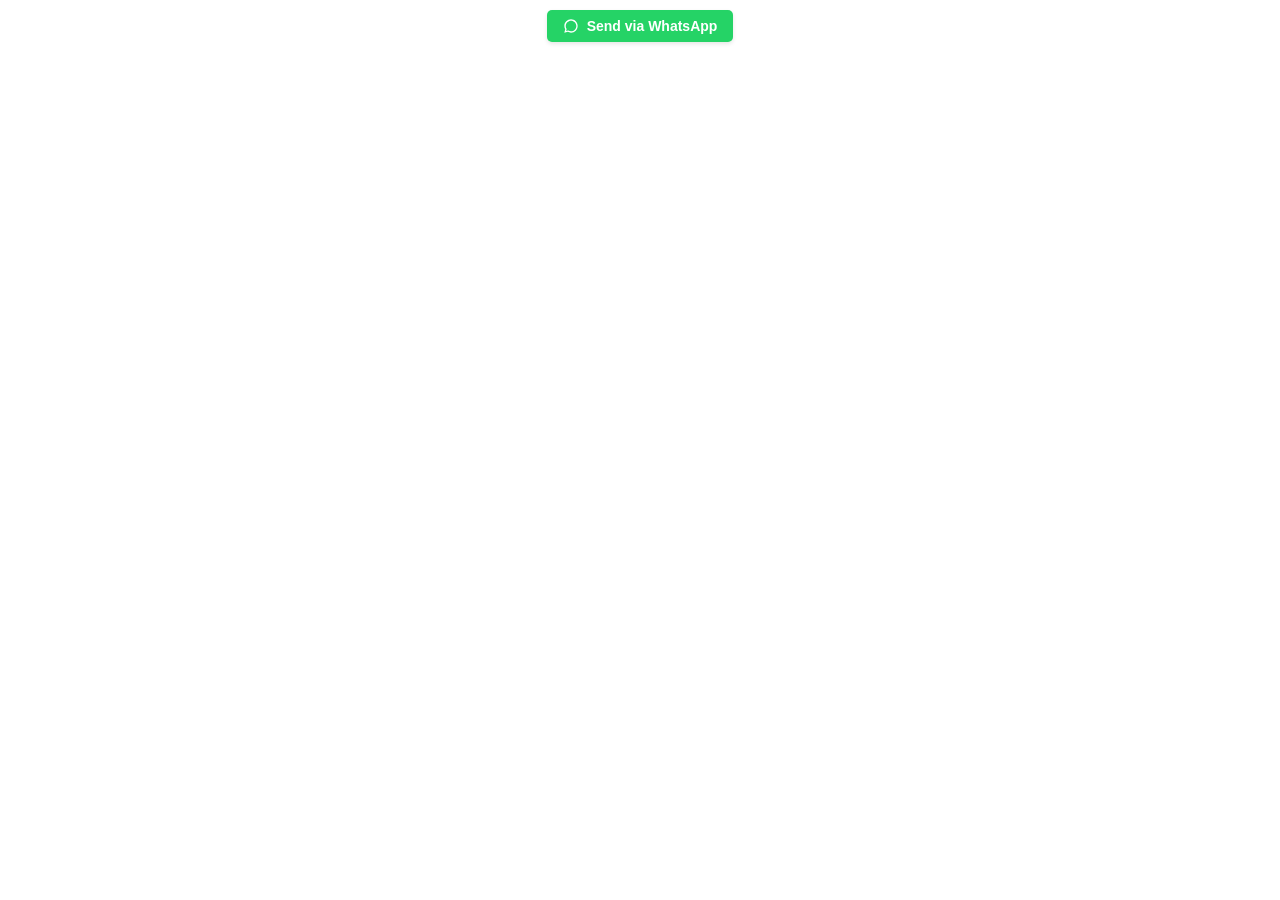
==== index.html @ 0ddf2440 "Add files via upload" ====
<!DOCTYPE html>
<html lang="en">
<head>
<meta charset="UTF-8">
<title>WhatsApp Extension</title>
<style>
  body {
    font-family: -apple-system, BlinkMacSystemFont, "Segoe UI", Roboto, Arial, sans-serif;
    margin: 0;
    padding: 10px;
    display: flex;
    justify-content: center;
  }
  .wa-btn {
    background-color: #25D366;
    color: white;
    font-weight: bold;
    padding: 8px 16px;
    border-radius: 5px;
    text-decoration: none;
    display: flex;
    align-items: center;
    gap: 8px;
    font-size: 14px;
    border: none;
    cursor: pointer;
    box-shadow: 0 2px 4px rgba(0,0,0,0.1);
  }
  .wa-btn:hover {
    background-color: #1da851;
  }
</style>
</head>
<body>

  <!-- This button will grab the data from Manager.io and open WhatsApp -->
  <button class="wa-btn" onclick="sendToWhatsApp()">
    <svg width="16" height="16" fill="currentColor" viewBox="0 0 24 24"><path d="M12.012 2c-5.506 0-9.989 4.478-9.99 9.984 0 1.762.459 3.48 1.333 5.001l-1.416 5.171 5.291-1.387c1.467.8 3.117 1.222 4.78 1.223h.004c5.505 0 9.988-4.478 9.989-9.985 0-2.667-1.037-5.176-2.925-7.062-1.887-1.886-4.398-2.924-7.066-2.925zm0 1.992c4.408 0 7.99 3.582 7.991 7.99 0 2.135-.83 4.141-2.339 5.651-1.509 1.509-3.516 2.34-5.652 2.34h-.003c-1.42 0-2.812-.37-4.032-1.071l-.289-.167-2.992.784.798-2.918-.184-.294c-.77-1.228-1.178-2.648-1.178-4.102 0-4.408 3.582-7.99 7.99-7.99z"/></svg>
    Send via WhatsApp
  </button>

  <script>
    function sendToWhatsApp() {
      // 1. Get the current invoice URL from the parent window
      const invoiceUrl = document.referrer; 
      
      // 2. Fetch the data for this specific invoice from Manager.io's API
      fetch('/api4/view-v1' + window.parent.location.search, {
        headers: { 'Accept': 'application/json' }
      })
      .then(response => response.json())
      .then(data => {
        // 3. Extract the phone number and format it
        let phone = data.recipient?.phone || '';
        let cleanPhone = phone.replace(/[^0-9]/g, '');
        
        if (!cleanPhone) {
          alert("No phone number found for this customer.");
          return;
        }

        // 4. Create the custom message using your company name
        const clientName = data.recipient?.name || 'Valued Customer';
        const invRef = data.reference || 'N/A';
        const textMessage = `Hello ${clientName},\n\nPlease find your payment summary for Invoice #${invRef}.\n\nYou can view your document online here: ${invoiceUrl}\n\nThank you,\nVals Tracking (Pvt) Ltd`;

        // 5. Open WhatsApp Web/Desktop
        const waUrl = `https://wa.me/${cleanPhone}?text=${encodeURIComponent(textMessage)}`;
        window.open(waUrl, '_blank');
      })
      .catch(err => {
        console.error('Error fetching invoice data:', err);
        alert("Could not load invoice data.");
      });
    }
  </script>
</body>
</html>
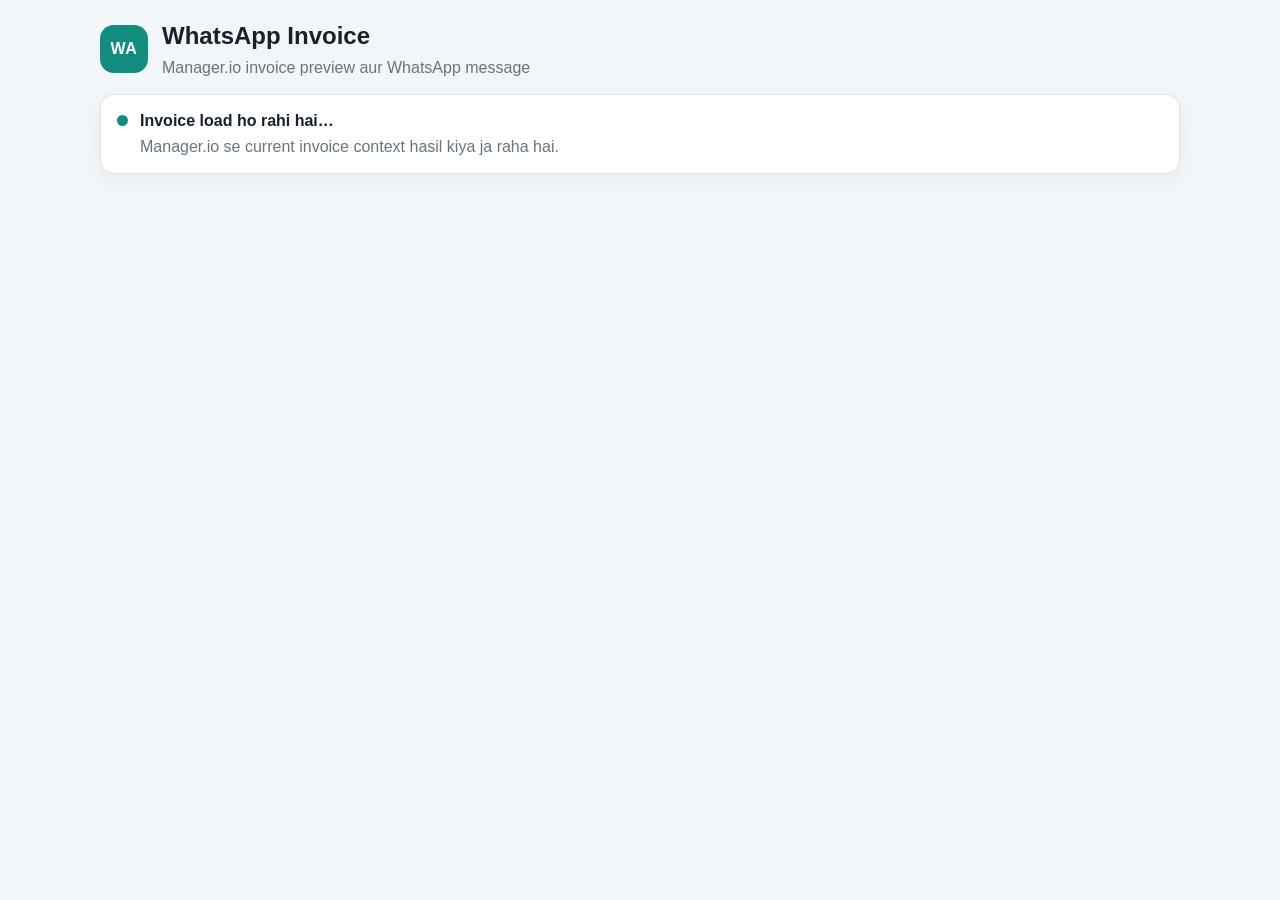
==== commit a18c19a9: "Add files via upload" ====
--- a/index.html
+++ b/index.html
@@ -1,78 +1,110 @@
-<!DOCTYPE html>
-<html lang="en">
-<head>
-<meta charset="UTF-8">
-<title>WhatsApp Extension</title>
-<style>
-  body {
-    font-family: -apple-system, BlinkMacSystemFont, "Segoe UI", Roboto, Arial, sans-serif;
-    margin: 0;
-    padding: 10px;
-    display: flex;
-    justify-content: center;
-  }
-  .wa-btn {
-    background-color: #25D366;
-    color: white;
-    font-weight: bold;
-    padding: 8px 16px;
-    border-radius: 5px;
-    text-decoration: none;
-    display: flex;
-    align-items: center;
-    gap: 8px;
-    font-size: 14px;
-    border: none;
-    cursor: pointer;
-    box-shadow: 0 2px 4px rgba(0,0,0,0.1);
-  }
-  .wa-btn:hover {
-    background-color: #1da851;
-  }
-</style>
-</head>
-<body>
-
-  <!-- This button will grab the data from Manager.io and open WhatsApp -->
-  <button class="wa-btn" onclick="sendToWhatsApp()">
-    <svg width="16" height="16" fill="currentColor" viewBox="0 0 24 24"><path d="M12.012 2c-5.506 0-9.989 4.478-9.99 9.984 0 1.762.459 3.48 1.333 5.001l-1.416 5.171 5.291-1.387c1.467.8 3.117 1.222 4.78 1.223h.004c5.505 0 9.988-4.478 9.989-9.985 0-2.667-1.037-5.176-2.925-7.062-1.887-1.886-4.398-2.924-7.066-2.925zm0 1.992c4.408 0 7.99 3.582 7.991 7.99 0 2.135-.83 4.141-2.339 5.651-1.509 1.509-3.516 2.34-5.652 2.34h-.003c-1.42 0-2.812-.37-4.032-1.071l-.289-.167-2.992.784.798-2.918-.184-.294c-.77-1.228-1.178-2.648-1.178-4.102 0-4.408 3.582-7.99 7.99-7.99z"/></svg>
-    Send via WhatsApp
-  </button>
-
-  <script>
-    function sendToWhatsApp() {
-      // 1. Get the current invoice URL from the parent window
-      const invoiceUrl = document.referrer; 
-      
-      // 2. Fetch the data for this specific invoice from Manager.io's API
-      fetch('/api4/view-v1' + window.parent.location.search, {
-        headers: { 'Accept': 'application/json' }
-      })
-      .then(response => response.json())
-      .then(data => {
-        // 3. Extract the phone number and format it
-        let phone = data.recipient?.phone || '';
-        let cleanPhone = phone.replace(/[^0-9]/g, '');
-        
-        if (!cleanPhone) {
-          alert("No phone number found for this customer.");
-          return;
-        }
-
-        // 4. Create the custom message using your company name
-        const clientName = data.recipient?.name || 'Valued Customer';
-        const invRef = data.reference || 'N/A';
-        const textMessage = `Hello ${clientName},\n\nPlease find your payment summary for Invoice #${invRef}.\n\nYou can view your document online here: ${invoiceUrl}\n\nThank you,\nVals Tracking (Pvt) Ltd`;
-
-        // 5. Open WhatsApp Web/Desktop
-        const waUrl = `https://wa.me/${cleanPhone}?text=${encodeURIComponent(textMessage)}`;
-        window.open(waUrl, '_blank');
-      })
-      .catch(err => {
-        console.error('Error fetching invoice data:', err);
-        alert("Could not load invoice data.");
-      });
-    }
-  </script>
-</body>
-</html>+<!doctype html>
+<html lang="en">
+<head>
+  <meta charset="utf-8">
+  <meta name="viewport" content="width=device-width, initial-scale=1">
+  <meta name="color-scheme" content="light">
+  <title>WhatsApp Invoice</title>
+  <link rel="stylesheet" href="styles.css">
+  <script src="app.js" defer></script>
+</head>
+<body>
+  <main class="app-shell">
+    <header class="app-header no-print">
+      <div class="brand-mark" aria-hidden="true">WA</div>
+      <div>
+        <h1>WhatsApp Invoice</h1>
+        <p>Manager.io invoice preview aur WhatsApp message</p>
+      </div>
+    </header>
+
+    <section id="statusCard" class="status-card no-print" aria-live="polite">
+      <span id="statusDot" class="status-dot loading"></span>
+      <div>
+        <strong id="statusTitle">Invoice load ho rahi hai…</strong>
+        <p id="statusText">Manager.io se current invoice context hasil kiya ja raha hai.</p>
+      </div>
+    </section>
+
+    <section id="controls" class="controls-card no-print" hidden>
+      <div class="control-grid">
+        <label>
+          <span>Customer WhatsApp Number</span>
+          <input id="phoneInput" type="tel" inputmode="tel" autocomplete="tel"
+                 placeholder="923001234567">
+          <small id="phoneHint">Format: 92XXXXXXXXXX</small>
+        </label>
+
+        <label class="message-field">
+          <span>WhatsApp Message</span>
+          <textarea id="messageInput" rows="8"></textarea>
+        </label>
+      </div>
+
+      <div class="button-row">
+        <button id="whatsappButton" class="btn btn-whatsapp" type="button">
+          Open WhatsApp
+        </button>
+        <button id="copyButton" class="btn btn-secondary" type="button">
+          Copy Message
+        </button>
+        <button id="printButton" class="btn btn-secondary" type="button">
+          Print / Save PDF
+        </button>
+        <button id="reloadButton" class="btn btn-ghost" type="button">
+          Reload Invoice
+        </button>
+      </div>
+
+      <p class="notice">
+        Normal WhatsApp link PDF ko automatically attach nahi karta. “Print / Save PDF” se invoice PDF save karein,
+        phir WhatsApp chat mein manually attach karein.
+      </p>
+    </section>
+
+    <section id="invoicePreview" class="invoice-paper" hidden aria-label="Invoice preview">
+      <div class="invoice-top">
+        <div>
+          <p class="eyebrow">SALES INVOICE</p>
+          <h2 id="businessName">Business Name</h2>
+          <p id="businessAddress" class="multiline muted"></p>
+        </div>
+        <div class="invoice-title-block">
+          <span>Invoice</span>
+          <strong id="invoiceReference">—</strong>
+        </div>
+      </div>
+
+      <div class="party-grid">
+        <div class="party-card">
+          <span class="section-label">BILL TO</span>
+          <strong id="customerName">—</strong>
+          <p id="customerAddress" class="multiline muted"></p>
+          <p id="customerEmail" class="muted"></p>
+        </div>
+        <div id="invoiceFields" class="fields-card"></div>
+      </div>
+
+      <p id="invoiceDescription" class="invoice-description" hidden></p>
+
+      <div class="table-wrap">
+        <table id="invoiceTable">
+          <thead id="invoiceTableHead"></thead>
+          <tbody id="invoiceTableBody"></tbody>
+          <tfoot id="invoiceTableFoot"></tfoot>
+        </table>
+      </div>
+
+      <div class="invoice-footer">
+        <p>Generated from Manager.io for WhatsApp sharing.</p>
+      </div>
+    </section>
+
+    <section id="errorCard" class="error-card no-print" hidden>
+      <h2>Invoice load nahi ho saki</h2>
+      <p id="errorText"></p>
+      <button id="errorRetryButton" class="btn btn-secondary" type="button">Try Again</button>
+    </section>
+  </main>
+</body>
+</html>
--- a/styles.css
+++ b/styles.css
@@ -0,0 +1,321 @@
+:root {
+  --bg: #f3f6f8;
+  --surface: #ffffff;
+  --text: #17212b;
+  --muted: #667581;
+  --border: #dce4e8;
+  --soft: #edf3f5;
+  --wa: #128c7e;
+  --wa-dark: #0b6f64;
+  --danger: #b42318;
+  --shadow: 0 14px 36px rgba(23, 33, 43, 0.10);
+}
+
+* { box-sizing: border-box; }
+
+html, body { margin: 0; padding: 0; }
+
+body {
+  background: var(--bg);
+  color: var(--text);
+  font-family: Inter, "Segoe UI", Arial, sans-serif;
+  line-height: 1.5;
+}
+
+button, input, textarea { font: inherit; }
+
+.app-shell {
+  width: min(1080px, calc(100% - 24px));
+  margin: 18px auto 36px;
+}
+
+.app-header {
+  display: flex;
+  align-items: center;
+  gap: 14px;
+  margin-bottom: 14px;
+}
+
+.app-header h1 { margin: 0; font-size: 24px; }
+.app-header p { margin: 2px 0 0; color: var(--muted); }
+
+.brand-mark {
+  width: 48px;
+  height: 48px;
+  display: grid;
+  place-items: center;
+  border-radius: 14px;
+  background: var(--wa);
+  color: #fff;
+  font-weight: 800;
+  letter-spacing: .5px;
+}
+
+.status-card,
+.controls-card,
+.error-card {
+  background: var(--surface);
+  border: 1px solid var(--border);
+  border-radius: 14px;
+  box-shadow: 0 6px 18px rgba(23, 33, 43, .05);
+}
+
+.status-card {
+  display: flex;
+  align-items: flex-start;
+  gap: 12px;
+  padding: 14px 16px;
+  margin-bottom: 14px;
+}
+
+.status-card strong { display: block; }
+.status-card p { margin: 2px 0 0; color: var(--muted); }
+
+.status-dot {
+  flex: 0 0 auto;
+  width: 11px;
+  height: 11px;
+  margin-top: 6px;
+  border-radius: 50%;
+  background: var(--wa);
+}
+
+.status-dot.loading {
+  animation: pulse 1.1s infinite ease-in-out;
+}
+
+.status-dot.error { background: var(--danger); animation: none; }
+.status-dot.success { background: var(--wa); animation: none; }
+
+@keyframes pulse {
+  0%, 100% { opacity: .35; transform: scale(.85); }
+  50% { opacity: 1; transform: scale(1.08); }
+}
+
+.controls-card {
+  padding: 18px;
+  margin-bottom: 18px;
+}
+
+.control-grid {
+  display: grid;
+  grid-template-columns: minmax(230px, .7fr) minmax(320px, 1.3fr);
+  gap: 16px;
+}
+
+label > span {
+  display: block;
+  margin-bottom: 6px;
+  font-weight: 700;
+}
+
+input, textarea {
+  width: 100%;
+  border: 1px solid #cbd6dc;
+  border-radius: 10px;
+  padding: 11px 12px;
+  background: #fff;
+  color: var(--text);
+  outline: none;
+}
+
+input:focus, textarea:focus {
+  border-color: var(--wa);
+  box-shadow: 0 0 0 3px rgba(18, 140, 126, .12);
+}
+
+textarea { resize: vertical; min-height: 158px; }
+small { display: block; margin-top: 5px; color: var(--muted); }
+
+.button-row {
+  display: flex;
+  flex-wrap: wrap;
+  gap: 9px;
+  margin-top: 16px;
+}
+
+.btn {
+  border: 0;
+  border-radius: 9px;
+  padding: 10px 15px;
+  font-weight: 750;
+  cursor: pointer;
+}
+
+.btn:disabled { opacity: .55; cursor: not-allowed; }
+.btn-whatsapp { background: var(--wa); color: #fff; }
+.btn-whatsapp:hover { background: var(--wa-dark); }
+.btn-secondary { background: #263843; color: #fff; }
+.btn-ghost { background: var(--soft); color: var(--text); }
+
+.notice {
+  margin: 14px 0 0;
+  padding: 10px 12px;
+  border-radius: 9px;
+  background: #fff8e7;
+  color: #765b12;
+  font-size: 13px;
+}
+
+.invoice-paper {
+  background: #fff;
+  border: 1px solid var(--border);
+  box-shadow: var(--shadow);
+  border-radius: 8px;
+  padding: 34px;
+}
+
+.invoice-top {
+  display: flex;
+  justify-content: space-between;
+  gap: 28px;
+  padding-bottom: 22px;
+  border-bottom: 2px solid var(--text);
+}
+
+.eyebrow {
+  margin: 0 0 5px;
+  color: var(--wa);
+  font-size: 12px;
+  font-weight: 800;
+  letter-spacing: 1.3px;
+}
+
+.invoice-top h2 { margin: 0; font-size: 25px; }
+
+.invoice-title-block {
+  min-width: 190px;
+  text-align: right;
+}
+
+.invoice-title-block span {
+  display: block;
+  color: var(--muted);
+  font-size: 13px;
+  text-transform: uppercase;
+  letter-spacing: .9px;
+}
+
+.invoice-title-block strong { font-size: 23px; }
+
+.party-grid {
+  display: grid;
+  grid-template-columns: 1.15fr .85fr;
+  gap: 28px;
+  padding: 24px 0;
+}
+
+.party-card, .fields-card {
+  min-width: 0;
+}
+
+.section-label {
+  display: block;
+  margin-bottom: 7px;
+  color: var(--wa);
+  font-size: 11px;
+  font-weight: 850;
+  letter-spacing: 1.15px;
+}
+
+.party-card strong { display: block; font-size: 18px; }
+.party-card p { margin: 4px 0 0; }
+
+.field-row {
+  display: grid;
+  grid-template-columns: 1fr auto;
+  gap: 18px;
+  padding: 5px 0;
+  border-bottom: 1px solid #edf1f3;
+}
+
+.field-row span:first-child { color: var(--muted); }
+.field-row span:last-child { text-align: right; font-weight: 650; }
+
+.invoice-description {
+  margin: 0 0 18px;
+  padding: 12px 14px;
+  background: var(--soft);
+  border-radius: 8px;
+  white-space: pre-wrap;
+}
+
+.table-wrap { overflow-x: auto; }
+
+table {
+  width: 100%;
+  border-collapse: collapse;
+  font-size: 14px;
+}
+
+th {
+  padding: 10px 9px;
+  text-align: left;
+  color: #fff;
+  background: #263843;
+  font-size: 12px;
+  letter-spacing: .35px;
+}
+
+td {
+  padding: 10px 9px;
+  vertical-align: top;
+  border-bottom: 1px solid #e6ecef;
+}
+
+th.numeric, td.numeric { text-align: right; white-space: nowrap; }
+
+tfoot td {
+  border-bottom: 0;
+  padding-top: 7px;
+  padding-bottom: 7px;
+}
+
+tfoot tr.total-emphasis td {
+  padding-top: 11px;
+  border-top: 2px solid #263843;
+  font-size: 16px;
+  font-weight: 850;
+}
+
+.invoice-footer {
+  margin-top: 26px;
+  padding-top: 12px;
+  border-top: 1px solid var(--border);
+  color: var(--muted);
+  font-size: 12px;
+  text-align: center;
+}
+
+.multiline { white-space: pre-line; }
+.muted { color: var(--muted); }
+
+.error-card {
+  padding: 20px;
+  border-color: #f1b4af;
+}
+
+.error-card h2 { margin: 0 0 8px; color: var(--danger); }
+.error-card p { white-space: pre-wrap; }
+
+@media (max-width: 760px) {
+  .control-grid, .party-grid { grid-template-columns: 1fr; }
+  .invoice-paper { padding: 20px 16px; }
+  .invoice-top { flex-direction: column; }
+  .invoice-title-block { text-align: left; }
+}
+
+@media print {
+  @page { size: A4; margin: 12mm; }
+  body { background: #fff; }
+  .no-print { display: none !important; }
+  .app-shell { width: 100%; margin: 0; }
+  .invoice-paper {
+    display: block !important;
+    border: 0;
+    border-radius: 0;
+    box-shadow: none;
+    padding: 0;
+  }
+  th { print-color-adjust: exact; -webkit-print-color-adjust: exact; }
+}
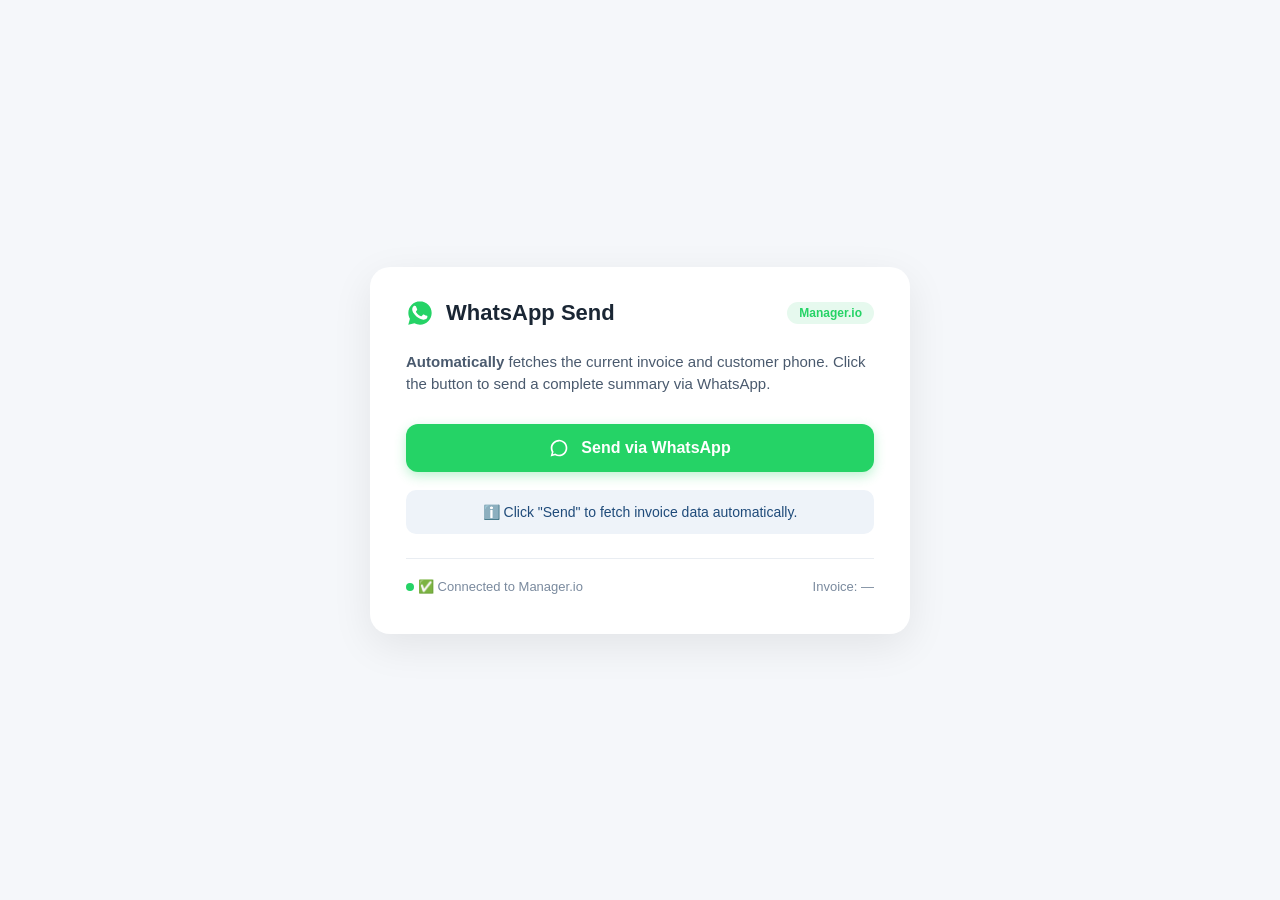
==== commit 5dd1483b: "Update index.html" ====
--- a/index.html
+++ b/index.html
@@ -1,110 +1,530 @@
-<!doctype html>
+<!DOCTYPE html>
 <html lang="en">
 <head>
-  <meta charset="utf-8">
-  <meta name="viewport" content="width=device-width, initial-scale=1">
-  <meta name="color-scheme" content="light">
-  <title>WhatsApp Invoice</title>
-  <link rel="stylesheet" href="styles.css">
-  <script src="app.js" defer></script>
+  <meta charset="UTF-8">
+  <meta name="viewport" content="width=device-width, initial-scale=1.0">
+  <title>WhatsApp Extension – Manager.io</title>
+  <style>
+    * { box-sizing: border-box; margin: 0; padding: 0; }
+    body {
+      font-family: -apple-system, BlinkMacSystemFont, "Segoe UI", Roboto, Arial, sans-serif;
+      background: #f5f7fa;
+      display: flex;
+      justify-content: center;
+      align-items: center;
+      min-height: 100vh;
+      padding: 20px;
+    }
+    .card {
+      background: #fff;
+      border-radius: 20px;
+      box-shadow: 0 12px 40px rgba(0,0,0,0.08);
+      padding: 32px 36px 40px;
+      max-width: 540px;
+      width: 100%;
+    }
+    .card-header {
+      display: flex;
+      align-items: center;
+      gap: 12px;
+      margin-bottom: 24px;
+    }
+    .card-header h2 {
+      font-size: 22px;
+      font-weight: 600;
+      color: #1a2634;
+    }
+    .badge {
+      margin-left: auto;
+      font-size: 12px;
+      font-weight: 600;
+      color: #25D366;
+      background: #e6f9ee;
+      padding: 4px 12px;
+      border-radius: 100px;
+    }
+    .desc {
+      color: #4a5a6e;
+      font-size: 15px;
+      line-height: 1.5;
+      margin-bottom: 28px;
+    }
+    .wa-btn {
+      background-color: #25D366;
+      color: #fff;
+      font-weight: 600;
+      font-size: 16px;
+      padding: 14px 28px;
+      border: none;
+      border-radius: 12px;
+      display: inline-flex;
+      align-items: center;
+      justify-content: center;
+      gap: 12px;
+      cursor: pointer;
+      width: 100%;
+      transition: background 0.2s, box-shadow 0.2s;
+      box-shadow: 0 4px 12px rgba(37,211,102,0.30);
+    }
+    .wa-btn:hover:not(:disabled) {
+      background-color: #1da851;
+      box-shadow: 0 6px 18px rgba(37,211,102,0.40);
+      transform: translateY(-1px);
+    }
+    .wa-btn:disabled {
+      opacity: 0.7;
+      cursor: not-allowed;
+      transform: none;
+    }
+    .wa-btn .spinner {
+      display: inline-block;
+      width: 20px;
+      height: 20px;
+      border: 2.5px solid rgba(255,255,255,0.25);
+      border-top-color: #fff;
+      border-radius: 50%;
+      animation: spin 0.7s linear infinite;
+    }
+    @keyframes spin { to { transform: rotate(360deg); } }
+    .status {
+      margin-top: 18px;
+      font-size: 14px;
+      text-align: center;
+      padding: 8px 12px;
+      border-radius: 10px;
+      min-height: 44px;
+      display: flex;
+      align-items: center;
+      justify-content: center;
+      gap: 8px;
+      background: transparent;
+      color: #4a5a6e;
+    }
+    .status.error { background: #fef0ef; color: #b3362b; }
+    .status.success { background: #e6f9ee; color: #1a7a3e; }
+    .status.info { background: #eef3f9; color: #1f4b7a; }
+    .meta {
+      margin-top: 24px;
+      padding-top: 20px;
+      border-top: 1px solid #e9edf2;
+      display: flex;
+      justify-content: space-between;
+      font-size: 13px;
+      color: #7a8a9e;
+      flex-wrap: wrap;
+    }
+    .meta .dot {
+      display: inline-block;
+      width: 8px;
+      height: 8px;
+      border-radius: 50%;
+      background: #25D366;
+      margin-right: 4px;
+    }
+    .meta .dot.inactive { background: #cbd5e1; }
+    @media (max-width: 480px) {
+      .card { padding: 24px 20px 28px; }
+      .card-header h2 { font-size: 19px; }
+    }
+  </style>
 </head>
 <body>
-  <main class="app-shell">
-    <header class="app-header no-print">
-      <div class="brand-mark" aria-hidden="true">WA</div>
-      <div>
-        <h1>WhatsApp Invoice</h1>
-        <p>Manager.io invoice preview aur WhatsApp message</p>
-      </div>
-    </header>
-
-    <section id="statusCard" class="status-card no-print" aria-live="polite">
-      <span id="statusDot" class="status-dot loading"></span>
-      <div>
-        <strong id="statusTitle">Invoice load ho rahi hai…</strong>
-        <p id="statusText">Manager.io se current invoice context hasil kiya ja raha hai.</p>
-      </div>
-    </section>
-
-    <section id="controls" class="controls-card no-print" hidden>
-      <div class="control-grid">
-        <label>
-          <span>Customer WhatsApp Number</span>
-          <input id="phoneInput" type="tel" inputmode="tel" autocomplete="tel"
-                 placeholder="923001234567">
-          <small id="phoneHint">Format: 92XXXXXXXXXX</small>
-        </label>
-
-        <label class="message-field">
-          <span>WhatsApp Message</span>
-          <textarea id="messageInput" rows="8"></textarea>
-        </label>
-      </div>
-
-      <div class="button-row">
-        <button id="whatsappButton" class="btn btn-whatsapp" type="button">
-          Open WhatsApp
-        </button>
-        <button id="copyButton" class="btn btn-secondary" type="button">
-          Copy Message
-        </button>
-        <button id="printButton" class="btn btn-secondary" type="button">
-          Print / Save PDF
-        </button>
-        <button id="reloadButton" class="btn btn-ghost" type="button">
-          Reload Invoice
-        </button>
-      </div>
-
-      <p class="notice">
-        Normal WhatsApp link PDF ko automatically attach nahi karta. “Print / Save PDF” se invoice PDF save karein,
-        phir WhatsApp chat mein manually attach karein.
-      </p>
-    </section>
-
-    <section id="invoicePreview" class="invoice-paper" hidden aria-label="Invoice preview">
-      <div class="invoice-top">
-        <div>
-          <p class="eyebrow">SALES INVOICE</p>
-          <h2 id="businessName">Business Name</h2>
-          <p id="businessAddress" class="multiline muted"></p>
-        </div>
-        <div class="invoice-title-block">
-          <span>Invoice</span>
-          <strong id="invoiceReference">—</strong>
-        </div>
-      </div>
-
-      <div class="party-grid">
-        <div class="party-card">
-          <span class="section-label">BILL TO</span>
-          <strong id="customerName">—</strong>
-          <p id="customerAddress" class="multiline muted"></p>
-          <p id="customerEmail" class="muted"></p>
-        </div>
-        <div id="invoiceFields" class="fields-card"></div>
-      </div>
-
-      <p id="invoiceDescription" class="invoice-description" hidden></p>
-
-      <div class="table-wrap">
-        <table id="invoiceTable">
-          <thead id="invoiceTableHead"></thead>
-          <tbody id="invoiceTableBody"></tbody>
-          <tfoot id="invoiceTableFoot"></tfoot>
-        </table>
-      </div>
-
-      <div class="invoice-footer">
-        <p>Generated from Manager.io for WhatsApp sharing.</p>
-      </div>
-    </section>
-
-    <section id="errorCard" class="error-card no-print" hidden>
-      <h2>Invoice load nahi ho saki</h2>
-      <p id="errorText"></p>
-      <button id="errorRetryButton" class="btn btn-secondary" type="button">Try Again</button>
-    </section>
-  </main>
+<div class="card">
+  <div class="card-header">
+    <svg width="28" height="28" viewBox="0 0 24 24" fill="none">
+      <path d="M12.012 2C6.506 2 2.023 6.478 2.022 11.984c0 1.762.459 3.48 1.333 5.001l-1.416 5.171 5.291-1.387c1.467.8 3.117 1.222 4.78 1.223h.004c5.505 0 9.988-4.478 9.989-9.985 0-2.667-1.037-5.176-2.925-7.062C17.1 3.039 14.59 2.001 11.923 2h.089z" fill="#25D366"/>
+      <path d="M17.2 14.3c-.3-.15-1.7-.85-2-.95-.3-.1-.5-.15-.7.15-.2.3-.8.95-1 1.15-.2.2-.4.25-.7.1-.3-.15-1.3-.5-2.5-1.55-.9-.8-1.5-1.8-1.7-2.1-.2-.3-.02-.45.15-.6.15-.15.35-.4.5-.6.15-.2.2-.35.3-.6.1-.25.05-.45-.02-.65-.07-.2-.7-1.65-.95-2.25-.25-.6-.5-.5-.7-.5-.2 0-.4-.05-.6-.05-.2 0-.55.1-.85.45-.3.35-1.1 1.1-1.1 2.65s1.15 3.1 1.3 3.3c.15.2 2.25 3.45 5.45 4.65 2.55.95 3.3.8 3.9.75.6-.05 1.9-.75 2.15-1.5.25-.75.25-1.4.15-1.55-.1-.15-.3-.25-.6-.4z" fill="#fff"/>
+    </svg>
+    <h2>WhatsApp Send</h2>
+    <span class="badge">Manager.io</span>
+  </div>
+  <p class="desc">
+    <strong>Automatically</strong> fetches the current invoice and customer phone. Click the button to send a complete summary via WhatsApp.
+  </p>
+  <button class="wa-btn" id="sendBtn">
+    <svg width="20" height="20" fill="currentColor" viewBox="0 0 24 24">
+      <path d="M12.012 2c-5.506 0-9.989 4.478-9.99 9.984 0 1.762.459 3.48 1.333 5.001l-1.416 5.171 5.291-1.387c1.467.8 3.117 1.222 4.78 1.223h.004c5.505 0 9.988-4.478 9.989-9.985 0-2.667-1.037-5.176-2.925-7.062-1.887-1.886-4.398-2.924-7.066-2.925zm0 1.992c4.408 0 7.99 3.582 7.991 7.99 0 2.135-.83 4.141-2.339 5.651-1.509 1.509-3.516 2.34-5.652 2.34h-.003c-1.42 0-2.812-.37-4.032-1.071l-.289-.167-2.992.784.798-2.918-.184-.294c-.77-1.228-1.178-2.648-1.178-4.102 0-4.408 3.582-7.99 7.99-7.99z"/>
+    </svg>
+    <span id="btnLabel">Send via WhatsApp</span>
+  </button>
+  <div class="status" id="status"><span id="statusText">🔵 Ready</span></div>
+  <div class="meta">
+    <span><span class="dot" id="statusDot"></span><span id="connectionStatus">Checking connection…</span></span>
+    <span id="invoiceRef">Invoice: —</span>
+  </div>
+</div>
+
+<script>
+(function() {
+  'use strict';
+
+  const sendBtn = document.getElementById('sendBtn');
+  const btnLabel = document.getElementById('btnLabel');
+  const statusEl = document.getElementById('status');
+  const statusText = document.getElementById('statusText');
+  const statusDot = document.getElementById('statusDot');
+  const connectionStatus = document.getElementById('connectionStatus');
+  const invoiceRefEl = document.getElementById('invoiceRef');
+
+  let isLoading = false;
+  let cachedData = null;
+
+  function setStatus(msg, type) {
+    statusText.textContent = msg;
+    statusEl.className = 'status';
+    if (type) statusEl.classList.add(type);
+  }
+
+  function setLoading(loading) {
+    isLoading = loading;
+    sendBtn.disabled = loading;
+    if (loading) {
+      btnLabel.innerHTML = '<span class="spinner"></span> Loading…';
+    } else {
+      btnLabel.textContent = 'Send via WhatsApp';
+    }
+  }
+
+  function updateMeta(phone, reference) {
+    if (phone) {
+      const clean = phone.replace(/[^0-9]/g, '');
+      connectionStatus.textContent = `📱 ${clean.slice(0,4)}••••${clean.slice(-2)}`;
+      statusDot.className = 'dot';
+    } else {
+      connectionStatus.textContent = '⚠️ No phone found';
+      statusDot.className = 'dot inactive';
+    }
+    invoiceRefEl.textContent = reference ? `Invoice: #${reference}` : 'Invoice: —';
+  }
+
+  // ---------- DOM scraping fallback (if API fails) ----------
+  function scrapeFromPage() {
+    const data = {};
+    // Common selectors for Manager.io
+    const refEl = document.querySelector('[data-testid="invoice-number"], .invoice-number, .reference, [class*="ref"], [class*="invoice"]');
+    if (refEl) data.reference = refEl.textContent.trim();
+
+    const phoneEl = document.querySelector('[data-testid="customer-phone"], .phone, [class*="phone"], [class*="mobile"]');
+    if (phoneEl) data.phone = phoneEl.textContent.trim();
+
+    const nameEl = document.querySelector('[data-testid="customer-name"], .customer-name, .client-name, .name');
+    if (nameEl) data.name = nameEl.textContent.trim();
+
+    const totalEl = document.querySelector('[data-testid="total"], .grand-total, .total, [class*="total"]');
+    if (totalEl) data.total = totalEl.textContent.trim();
+
+    // Try to get items from table
+    const rows = document.querySelectorAll('table tbody tr');
+    if (rows.length > 0) {
+      data.items = [];
+      rows.forEach(row => {
+        const cols = row.querySelectorAll('td');
+        if (cols.length >= 2) {
+          const desc = cols[0]?.textContent.trim() || '';
+          const qty = cols[1]?.textContent.trim() || '';
+          const price = cols[2]?.textContent.trim() || '';
+          if (desc) data.items.push({ description: desc, quantity: qty, price: price });
+        }
+      });
+    }
+    return data;
+  }
+
+  // ---------- Fetch from API with multiple attempts ----------
+  async function fetchInvoiceData() {
+    const url = window.location.href;
+    const urlObj = new URL(url);
+    const search = urlObj.search;
+    const origin = urlObj.origin;
+
+    // Extract invoice ID from URL
+    let invoiceId = null;
+    const idParams = ['id', 'invoice', 'invoiceId', 'reference', 'ref', 'view'];
+    for (const p of idParams) {
+      if (search.includes(p + '=')) {
+        invoiceId = new URLSearchParams(search).get(p);
+        break;
+      }
+    }
+    if (!invoiceId) {
+      const pathParts = urlObj.pathname.split('/');
+      for (const part of pathParts) {
+        if (/^\d+$/.test(part)) { invoiceId = part; break; }
+      }
+    }
+
+    // Possible endpoints – you can extend this list if your Manager.io uses different routes
+    const endpoints = [];
+    if (invoiceId) {
+      endpoints.push(`/api4/view-v1?id=${invoiceId}`);
+      endpoints.push(`/api4/invoice/${invoiceId}`);
+      endpoints.push(`/api/invoice/${invoiceId}`);
+      endpoints.push(`/api4/view/${invoiceId}`);
+      endpoints.push(`/api/view/${invoiceId}`);
+    }
+    endpoints.push(`/api4/view-v1${search}`);
+    endpoints.push(`/api4/view-v1${window.parent?.location?.search || ''}`);
+
+    // Remove duplicates
+    const unique = [...new Set(endpoints)];
+
+    let lastError = null;
+    for (const endpoint of unique) {
+      try {
+        const fullUrl = endpoint.startsWith('http') ? endpoint : origin + endpoint;
+        const res = await fetch(fullUrl, {
+          headers: { 'Accept': 'application/json' },
+          signal: AbortSignal.timeout(4000)
+        });
+        if (!res.ok) throw new Error(`HTTP ${res.status}`);
+        const json = await res.json();
+        if (json && typeof json === 'object') {
+          return json; // success
+        }
+      } catch (err) {
+        lastError = err;
+        console.warn('API attempt failed:', endpoint, err);
+      }
+    }
+
+    // If all API attempts fail, try DOM scraping
+    console.warn('All API attempts failed, falling back to DOM scraping');
+    const scraped = scrapeFromPage();
+    if (scraped.reference || scraped.phone) {
+      return scraped;
+    }
+
+    throw new Error('Could not retrieve invoice data (API and DOM both failed).');
+  }
+
+  // ---------- Extract fields from data ----------
+  function getPhone(data) {
+    const candidates = [
+      data?.recipient?.phone, data?.customer?.phone, data?.client?.phone,
+      data?.phone, data?.mobile, data?.recipient?.mobile,
+      data?.customer?.mobile, data?.client?.mobile,
+      data?.billingAddress?.phone, data?.shippingAddress?.phone,
+      data?.contact?.phone, data?.contact?.mobile
+    ];
+    for (const c of candidates) {
+      if (c && typeof c === 'string' && c.trim()) return c.trim();
+    }
+    if (Array.isArray(data) && data.length > 0) {
+      const first = data[0];
+      for (const f of ['phone','mobile','contactPhone']) {
+        if (first[f]) return first[f];
+      }
+    }
+    return '';
+  }
+
+  function getName(data) {
+    const candidates = [
+      data?.recipient?.name, data?.customer?.name, data?.client?.name,
+      data?.name, data?.recipient?.fullName, data?.customer?.fullName,
+      data?.fullName, data?.recipient?.company, data?.customer?.company,
+      data?.company
+    ];
+    for (const c of candidates) {
+      if (c && typeof c === 'string' && c.trim()) return c.trim();
+    }
+    if (Array.isArray(data) && data.length > 0) {
+      const first = data[0];
+      for (const f of ['name','fullName','company']) {
+        if (first[f]) return first[f];
+      }
+    }
+    return 'Valued Customer';
+  }
+
+  function getReference(data) {
+    const candidates = [
+      data?.reference, data?.invoiceNumber, data?.invoiceNo,
+      data?.ref, data?.number, data?.id, data?.invoiceId,
+      data?.documentNumber, data?.docNumber
+    ];
+    for (const c of candidates) {
+      if (c !== undefined && c !== null && c.toString().trim()) {
+        return c.toString().trim();
+      }
+    }
+    if (Array.isArray(data) && data.length > 0) {
+      const first = data[0];
+      for (const f of ['reference','invoiceNumber','invoiceNo','ref','number','id']) {
+        if (first[f]) return first[f].toString();
+      }
+    }
+    // Try to extract from URL
+    const url = window.location.href;
+    const match = url.match(/[?&](?:id|invoice|ref)=([^&]+)/i);
+    if (match) return match[1];
+    const pathMatch = url.match(/\/(?:view|invoice)\/(\d+)/i);
+    if (pathMatch) return pathMatch[1];
+    return 'N/A';
+  }
+
+  function getItems(data) {
+    const candidates = [data?.items, data?.lineItems, data?.lines, data?.products, data?.invoiceItems];
+    for (const c of candidates) {
+      if (Array.isArray(c) && c.length > 0) return c;
+    }
+    return [];
+  }
+
+  function getTotal(data) {
+    const candidates = [data?.total, data?.grandTotal, data?.amount, data?.invoiceTotal, data?.subtotal];
+    for (const c of candidates) {
+      if (c !== undefined && c !== null && !isNaN(parseFloat(c))) {
+        return parseFloat(c);
+      }
+    }
+    return null;
+  }
+
+  // ---------- Build WhatsApp message ----------
+  function buildMessage(data, invoiceUrl) {
+    const name = getName(data);
+    const ref = getReference(data);
+    const items = getItems(data);
+    const total = getTotal(data);
+
+    let msg = `Hello ${name},\n\n`;
+    msg += `📄 *Invoice #${ref}*\n\n`;
+
+    if (items.length > 0) {
+      msg += `*Items:*\n`;
+      const maxShow = 8;
+      const shown = items.slice(0, maxShow);
+      for (const item of shown) {
+        const desc = item.description || item.name || item.product || 'Item';
+        const qty = item.quantity || item.qty || 1;
+        const price = item.price || item.unitPrice || item.amount || 0;
+        const priceStr = typeof price === 'number' ? price.toFixed(2) : price;
+        msg += `  • ${desc}  x${qty}  $${priceStr}\n`;
+      }
+      if (items.length > maxShow) {
+        msg += `  … and ${items.length - maxShow} more item(s)\n`;
+      }
+      msg += '\n';
+    }
+
+    if (total !== null) {
+      const totalStr = typeof total === 'number' ? total.toFixed(2) : total;
+      msg += `💰 *Total:* $${totalStr}\n\n`;
+    }
+
+    msg += `🔗 View full invoice:\n${invoiceUrl}\n\n`;
+    msg += `Thank you,\n*Vals Tracking (Pvt) Ltd*`;
+
+    return msg;
+  }
+
+  // ---------- Main send function ----------
+  async function sendToWhatsApp() {
+    if (isLoading) return;
+
+    setLoading(true);
+    setStatus('⏳ Fetching invoice data…', 'info');
+
+    try {
+      const invoiceUrl = window.location.href;
+
+      let data;
+      try {
+        data = await fetchInvoiceData();
+        cachedData = data;
+      } catch (err) {
+        console.warn('Fetch error:', err);
+        // If we have cached data from previous successful fetch, use it
+        if (cachedData) {
+          data = cachedData;
+          setStatus('⚠️ Using cached data (API failed)', 'info');
+        } else {
+          throw new Error('Invoice data not available. Please refresh or check the page.');
+        }
+      }
+
+      const phone = getPhone(data);
+      if (!phone) {
+        setStatus('❌ No phone number found for this customer.', 'error');
+        setLoading(false);
+        return;
+      }
+
+      const cleanPhone = phone.replace(/[^0-9]/g, '');
+      if (cleanPhone.length < 7) {
+        setStatus('❌ Phone number seems invalid (min 7 digits).', 'error');
+        setLoading(false);
+        return;
+      }
+
+      const ref = getReference(data);
+      updateMeta(phone, ref);
+
+      const message = buildMessage(data, invoiceUrl);
+      const waUrl = `https://wa.me/${cleanPhone}?text=${encodeURIComponent(message)}`;
+      window.open(waUrl, '_blank');
+
+      setStatus(`✅ WhatsApp opened for ${getName(data)} (${cleanPhone})`, 'success');
+      setLoading(false);
+
+    } catch (err) {
+      console.error('Send error:', err);
+      setStatus(`❌ ${err.message || 'Something went wrong.'}`, 'error');
+      setLoading(false);
+    }
+  }
+
+  // ---------- Auto-load on page start ----------
+  async function autoLoad() {
+    try {
+      const data = await fetchInvoiceData();
+      cachedData = data;
+      const phone = getPhone(data);
+      const ref = getReference(data);
+      updateMeta(phone, ref);
+      setStatus('✅ Data loaded – ready to send', 'success');
+    } catch (err) {
+      console.warn('Auto-load failed:', err);
+      setStatus('ℹ️ Click "Send" to fetch invoice data automatically.', 'info');
+      // Still try to show something
+      const scraped = scrapeFromPage();
+      if (scraped.reference || scraped.phone) {
+        updateMeta(scraped.phone || '', scraped.reference || '');
+        setStatus('📄 Partial data from page (API unavailable)', 'info');
+      }
+    }
+    // Check connection
+    try {
+      const res = await fetch(window.location.origin, { method: 'HEAD', signal: AbortSignal.timeout(2000) });
+      if (res.ok || res.status < 500) {
+        connectionStatus.textContent = '✅ Connected to Manager.io';
+        statusDot.className = 'dot';
+      } else {
+        connectionStatus.textContent = '⚠️ Server unstable';
+        statusDot.className = 'dot inactive';
+      }
+    } catch (_) {
+      connectionStatus.textContent = '⚠️ No internet / Server unreachable';
+      statusDot.className = 'dot inactive';
+    }
+  }
+
+  // ---------- Events ----------
+  sendBtn.addEventListener('click', sendToWhatsApp);
+
+  // Keyboard shortcut: Ctrl+Enter (or Cmd+Enter on Mac)
+  document.addEventListener('keydown', (e) => {
+    if ((e.ctrlKey || e.metaKey) && e.key === 'Enter') {
+      e.preventDefault();
+      sendToWhatsApp();
+    }
+  });
+
+  // Run on load
+  autoLoad();
+
+})();
+</script>
 </body>
 </html>
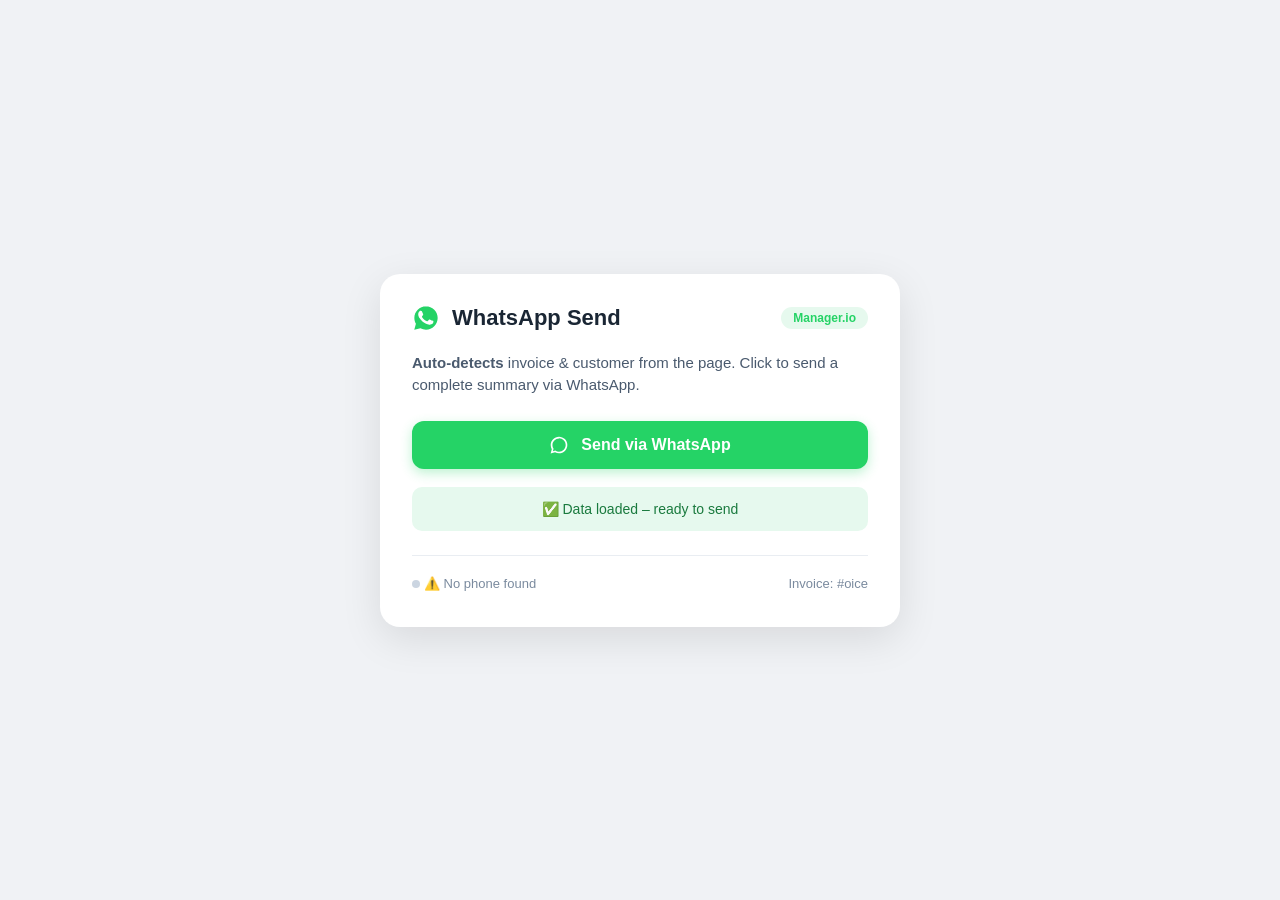
==== commit 6f9f4203: "Update index.html" ====
--- a/index.html
+++ b/index.html
@@ -3,12 +3,12 @@
 <head>
   <meta charset="UTF-8">
   <meta name="viewport" content="width=device-width, initial-scale=1.0">
-  <title>WhatsApp Extension – Manager.io</title>
+  <title>WhatsApp Invoice Sender</title>
   <style>
     * { box-sizing: border-box; margin: 0; padding: 0; }
     body {
       font-family: -apple-system, BlinkMacSystemFont, "Segoe UI", Roboto, Arial, sans-serif;
-      background: #f5f7fa;
+      background: #f0f2f5;
       display: flex;
       justify-content: center;
       align-items: center;
@@ -18,16 +18,16 @@
     .card {
       background: #fff;
       border-radius: 20px;
-      box-shadow: 0 12px 40px rgba(0,0,0,0.08);
-      padding: 32px 36px 40px;
-      max-width: 540px;
+      box-shadow: 0 12px 40px rgba(0,0,0,0.1);
+      padding: 30px 32px 36px;
+      max-width: 520px;
       width: 100%;
     }
     .card-header {
       display: flex;
       align-items: center;
       gap: 12px;
-      margin-bottom: 24px;
+      margin-bottom: 20px;
     }
     .card-header h2 {
       font-size: 22px;
@@ -47,7 +47,7 @@
       color: #4a5a6e;
       font-size: 15px;
       line-height: 1.5;
-      margin-bottom: 28px;
+      margin-bottom: 24px;
     }
     .wa-btn {
       background-color: #25D366;
@@ -139,7 +139,7 @@
     <span class="badge">Manager.io</span>
   </div>
   <p class="desc">
-    <strong>Automatically</strong> fetches the current invoice and customer phone. Click the button to send a complete summary via WhatsApp.
+    <strong>Auto‑detects</strong> invoice &amp; customer from the page. Click to send a complete summary via WhatsApp.
   </p>
   <button class="wa-btn" id="sendBtn">
     <svg width="20" height="20" fill="currentColor" viewBox="0 0 24 24">
@@ -149,7 +149,7 @@
   </button>
   <div class="status" id="status"><span id="statusText">🔵 Ready</span></div>
   <div class="meta">
-    <span><span class="dot" id="statusDot"></span><span id="connectionStatus">Checking connection…</span></span>
+    <span><span class="dot" id="statusDot"></span><span id="connectionStatus">Checking page…</span></span>
     <span id="invoiceRef">Invoice: —</span>
   </div>
 </div>
@@ -167,7 +167,7 @@
   const invoiceRefEl = document.getElementById('invoiceRef');
 
   let isLoading = false;
-  let cachedData = null;
+  let extractedData = null; // cache
 
   function setStatus(msg, type) {
     statusText.textContent = msg;
@@ -197,41 +197,126 @@
     invoiceRefEl.textContent = reference ? `Invoice: #${reference}` : 'Invoice: —';
   }
 
-  // ---------- DOM scraping fallback (if API fails) ----------
-  function scrapeFromPage() {
+  // ---------- SMART PAGE SCANNER (works on any page) ----------
+  function scanPageForInvoiceData() {
     const data = {};
-    // Common selectors for Manager.io
-    const refEl = document.querySelector('[data-testid="invoice-number"], .invoice-number, .reference, [class*="ref"], [class*="invoice"]');
-    if (refEl) data.reference = refEl.textContent.trim();
-
-    const phoneEl = document.querySelector('[data-testid="customer-phone"], .phone, [class*="phone"], [class*="mobile"]');
-    if (phoneEl) data.phone = phoneEl.textContent.trim();
-
-    const nameEl = document.querySelector('[data-testid="customer-name"], .customer-name, .client-name, .name');
-    if (nameEl) data.name = nameEl.textContent.trim();
-
-    const totalEl = document.querySelector('[data-testid="total"], .grand-total, .total, [class*="total"]');
-    if (totalEl) data.total = totalEl.textContent.trim();
-
-    // Try to get items from table
-    const rows = document.querySelectorAll('table tbody tr');
-    if (rows.length > 0) {
-      data.items = [];
-      rows.forEach(row => {
-        const cols = row.querySelectorAll('td');
-        if (cols.length >= 2) {
-          const desc = cols[0]?.textContent.trim() || '';
-          const qty = cols[1]?.textContent.trim() || '';
-          const price = cols[2]?.textContent.trim() || '';
-          if (desc) data.items.push({ description: desc, quantity: qty, price: price });
+
+    // 1. Get all text from the page
+    const bodyText = document.body.innerText || '';
+    const lines = bodyText.split('\n').map(s => s.trim()).filter(Boolean);
+
+    // 2. Try to find Invoice Number: look for patterns like INV-123, #123, or numbers following "Invoice", "Ref", "Number"
+    let invoiceNumber = null;
+    const invPatterns = [
+      /(?:invoice|inv|ref|number|#)\s*[:#]?\s*([A-Z0-9\-]+)/i,
+      /([A-Z]{2,4}[\-\s]?\d{4,})/,  // e.g., INV-2024
+      /(\d{5,})/                     // any long number
+    ];
+    for (const line of lines) {
+      for (const pattern of invPatterns) {
+        const match = line.match(pattern);
+        if (match) {
+          invoiceNumber = match[1].trim();
+          break;
         }
-      });
-    }
+      }
+      if (invoiceNumber) break;
+    }
+    // Also check the URL path for numbers
+    if (!invoiceNumber) {
+      const url = window.location.href;
+      const pathMatch = url.match(/\/(\d{4,})/);
+      if (pathMatch) invoiceNumber = pathMatch[1];
+    }
+    data.reference = invoiceNumber || 'N/A';
+
+    // 3. Find Phone Number – look for international or local formats
+    let phone = null;
+    const phoneRegex = /(\+?\d{1,3}[\s\-]?)?\(?\d{3}\)?[\s\-]?\d{3}[\s\-]?\d{4,}/g;
+    for (const line of lines) {
+      const match = line.match(phoneRegex);
+      if (match) {
+        phone = match[0].trim();
+        break;
+      }
+    }
+    data.phone = phone || '';
+
+    // 4. Find Customer Name – look for "Customer:", "Client:", or any name-like text near those labels
+    let customerName = null;
+    const nameLabels = ['customer', 'client', 'bill to', 'ship to', 'name'];
+    for (let i = 0; i < lines.length; i++) {
+      const line = lines[i].toLowerCase();
+      if (nameLabels.some(label => line.includes(label))) {
+        // The next line might contain the name
+        const nextLine = lines[i+1] || '';
+        // Or the same line after colon
+        const afterColon = line.split(/[:|]/).slice(1).join(' ').trim();
+        if (afterColon && afterColon.length > 2 && !afterColon.match(/^[\d\s]+$/)) {
+          customerName = afterColon;
+        } else if (nextLine && nextLine.length > 2 && !nextLine.match(/^[\d\s]+$/)) {
+          customerName = nextLine;
+        }
+        if (customerName) break;
+      }
+    }
+    // If not found, take the first line that looks like a name (2-4 words, not containing digits)
+    if (!customerName) {
+      for (const line of lines) {
+        const words = line.split(/\s+/);
+        if (words.length >= 2 && words.length <= 5 && !/\d/.test(line) && line.length > 3) {
+          customerName = line;
+          break;
+        }
+      }
+    }
+    data.name = customerName || 'Valued Customer';
+
+    // 5. Find Total – look for currency symbols or "Total" followed by amount
+    let total = null;
+    const totalRegex = /(?:total|grand total|amount|sum)\s*[:]?\s*[$€£]?([\d,]+\.\d{2})/i;
+    for (const line of lines) {
+      const match = line.match(totalRegex);
+      if (match) {
+        total = parseFloat(match[1].replace(/,/g, ''));
+        break;
+      }
+    }
+    if (total === null) {
+      // try to find any currency number like $123.45
+      const currencyMatch = bodyText.match(/[$€£]\s*([\d,]+\.\d{2})/);
+      if (currencyMatch) total = parseFloat(currencyMatch[1].replace(/,/g, ''));
+    }
+    data.total = total;
+
+    // 6. Try to get items from tables – look for description, qty, price columns
+    const items = [];
+    const tables = document.querySelectorAll('table');
+    for (const table of tables) {
+      const rows = table.querySelectorAll('tbody tr');
+      if (rows.length > 0) {
+        for (const row of rows) {
+          const cols = row.querySelectorAll('td');
+          if (cols.length >= 2) {
+            const desc = cols[0]?.textContent.trim() || '';
+            const qty = cols[1]?.textContent.trim() || '';
+            const price = cols[2]?.textContent.trim() || '';
+            if (desc && desc.length > 1) {
+              items.push({ description: desc, quantity: qty, price: price });
+            }
+          }
+        }
+        if (items.length > 0) break;
+      }
+    }
+    data.items = items;
+
     return data;
   }
 
-  // ---------- Fetch from API with multiple attempts ----------
+  // ---------- Try API first, fallback to scanner ----------
   async function fetchInvoiceData() {
+    // First, try the API (multiple endpoints)
     const url = window.location.href;
     const urlObj = new URL(url);
     const search = urlObj.search;
@@ -253,7 +338,6 @@
       }
     }
 
-    // Possible endpoints – you can extend this list if your Manager.io uses different routes
     const endpoints = [];
     if (invoiceId) {
       endpoints.push(`/api4/view-v1?id=${invoiceId}`);
@@ -265,57 +349,49 @@
     endpoints.push(`/api4/view-v1${search}`);
     endpoints.push(`/api4/view-v1${window.parent?.location?.search || ''}`);
 
-    // Remove duplicates
     const unique = [...new Set(endpoints)];
 
-    let lastError = null;
     for (const endpoint of unique) {
       try {
         const fullUrl = endpoint.startsWith('http') ? endpoint : origin + endpoint;
         const res = await fetch(fullUrl, {
           headers: { 'Accept': 'application/json' },
-          signal: AbortSignal.timeout(4000)
+          signal: AbortSignal.timeout(3000)
         });
         if (!res.ok) throw new Error(`HTTP ${res.status}`);
         const json = await res.json();
         if (json && typeof json === 'object') {
-          return json; // success
+          // If we got a valid object, return it
+          return json;
         }
-      } catch (err) {
-        lastError = err;
-        console.warn('API attempt failed:', endpoint, err);
-      }
-    }
-
-    // If all API attempts fail, try DOM scraping
-    console.warn('All API attempts failed, falling back to DOM scraping');
-    const scraped = scrapeFromPage();
-    if (scraped.reference || scraped.phone) {
-      return scraped;
-    }
-
-    throw new Error('Could not retrieve invoice data (API and DOM both failed).');
-  }
-
-  // ---------- Extract fields from data ----------
+      } catch (_) { /* ignore */ }
+    }
+
+    // If API fails, use the page scanner
+    console.warn('API failed, falling back to page scanner');
+    return scanPageForInvoiceData();
+  }
+
+  // ---------- Extract fields from data (with fallbacks) ----------
   function getPhone(data) {
     const candidates = [
       data?.recipient?.phone, data?.customer?.phone, data?.client?.phone,
       data?.phone, data?.mobile, data?.recipient?.mobile,
       data?.customer?.mobile, data?.client?.mobile,
       data?.billingAddress?.phone, data?.shippingAddress?.phone,
-      data?.contact?.phone, data?.contact?.mobile
+      data?.contact?.phone, data?.contact?.mobile,
+      data?.phoneNumber, data?.telephone
     ];
     for (const c of candidates) {
       if (c && typeof c === 'string' && c.trim()) return c.trim();
     }
     if (Array.isArray(data) && data.length > 0) {
       const first = data[0];
-      for (const f of ['phone','mobile','contactPhone']) {
+      for (const f of ['phone','mobile','contactPhone','phoneNumber']) {
         if (first[f]) return first[f];
       }
     }
-    return '';
+    return data.phone || '';
   }
 
   function getName(data) {
@@ -323,25 +399,25 @@
       data?.recipient?.name, data?.customer?.name, data?.client?.name,
       data?.name, data?.recipient?.fullName, data?.customer?.fullName,
       data?.fullName, data?.recipient?.company, data?.customer?.company,
-      data?.company
+      data?.company, data?.customerName, data?.clientName
     ];
     for (const c of candidates) {
       if (c && typeof c === 'string' && c.trim()) return c.trim();
     }
     if (Array.isArray(data) && data.length > 0) {
       const first = data[0];
-      for (const f of ['name','fullName','company']) {
+      for (const f of ['name','fullName','company','customerName']) {
         if (first[f]) return first[f];
       }
     }
-    return 'Valued Customer';
+    return data.name || 'Valued Customer';
   }
 
   function getReference(data) {
     const candidates = [
       data?.reference, data?.invoiceNumber, data?.invoiceNo,
       data?.ref, data?.number, data?.id, data?.invoiceId,
-      data?.documentNumber, data?.docNumber
+      data?.documentNumber, data?.docNumber, data?.invoiceRef
     ];
     for (const c of candidates) {
       if (c !== undefined && c !== null && c.toString().trim()) {
@@ -354,13 +430,7 @@
         if (first[f]) return first[f].toString();
       }
     }
-    // Try to extract from URL
-    const url = window.location.href;
-    const match = url.match(/[?&](?:id|invoice|ref)=([^&]+)/i);
-    if (match) return match[1];
-    const pathMatch = url.match(/\/(?:view|invoice)\/(\d+)/i);
-    if (pathMatch) return pathMatch[1];
-    return 'N/A';
+    return data.reference || 'N/A';
   }
 
   function getItems(data) {
@@ -378,7 +448,7 @@
         return parseFloat(c);
       }
     }
-    return null;
+    return data.total || null;
   }
 
   // ---------- Build WhatsApp message ----------
@@ -432,21 +502,33 @@
       let data;
       try {
         data = await fetchInvoiceData();
-        cachedData = data;
+        // Merge with scanner result if missing fields
+        const scanned = scanPageForInvoiceData();
+        // Fill missing fields from scanned
+        if (!data.phone && scanned.phone) data.phone = scanned.phone;
+        if (!data.reference && scanned.reference) data.reference = scanned.reference;
+        if (!data.name && scanned.name) data.name = scanned.name;
+        if (data.total === undefined && scanned.total !== undefined) data.total = scanned.total;
+        if (!data.items || data.items.length === 0) data.items = scanned.items || [];
+        extractedData = data;
       } catch (err) {
         console.warn('Fetch error:', err);
-        // If we have cached data from previous successful fetch, use it
-        if (cachedData) {
-          data = cachedData;
+        if (extractedData) {
+          data = extractedData;
           setStatus('⚠️ Using cached data (API failed)', 'info');
         } else {
-          throw new Error('Invoice data not available. Please refresh or check the page.');
+          // Last resort: scan page directly
+          data = scanPageForInvoiceData();
+          if (!data.phone && !data.reference) {
+            throw new Error('Could not extract any invoice data from the page.');
+          }
+          setStatus('⚠️ Using page scan (API unavailable)', 'info');
         }
       }
 
       const phone = getPhone(data);
       if (!phone) {
-        setStatus('❌ No phone number found for this customer.', 'error');
+        setStatus('❌ No phone number found on this page.', 'error');
         setLoading(false);
         return;
       }
@@ -479,41 +561,37 @@
   async function autoLoad() {
     try {
       const data = await fetchInvoiceData();
-      cachedData = data;
+      // Merge with scanner
+      const scanned = scanPageForInvoiceData();
+      if (!data.phone && scanned.phone) data.phone = scanned.phone;
+      if (!data.reference && scanned.reference) data.reference = scanned.reference;
+      if (!data.name && scanned.name) data.name = scanned.name;
+      if (data.total === undefined && scanned.total !== undefined) data.total = scanned.total;
+      if (!data.items || data.items.length === 0) data.items = scanned.items || [];
+      extractedData = data;
       const phone = getPhone(data);
       const ref = getReference(data);
       updateMeta(phone, ref);
       setStatus('✅ Data loaded – ready to send', 'success');
     } catch (err) {
       console.warn('Auto-load failed:', err);
-      setStatus('ℹ️ Click "Send" to fetch invoice data automatically.', 'info');
-      // Still try to show something
-      const scraped = scrapeFromPage();
-      if (scraped.reference || scraped.phone) {
-        updateMeta(scraped.phone || '', scraped.reference || '');
-        setStatus('📄 Partial data from page (API unavailable)', 'info');
-      }
-    }
-    // Check connection
-    try {
-      const res = await fetch(window.location.origin, { method: 'HEAD', signal: AbortSignal.timeout(2000) });
-      if (res.ok || res.status < 500) {
-        connectionStatus.textContent = '✅ Connected to Manager.io';
-        statusDot.className = 'dot';
+      // Still try to scan
+      const scanned = scanPageForInvoiceData();
+      if (scanned.phone || scanned.reference) {
+        extractedData = scanned;
+        updateMeta(scanned.phone || '', scanned.reference || '');
+        setStatus('📄 Data extracted from page – ready', 'success');
       } else {
-        connectionStatus.textContent = '⚠️ Server unstable';
+        setStatus('ℹ️ Click "Send" to scan for invoice data.', 'info');
+        connectionStatus.textContent = '🔍 Scan page for data';
         statusDot.className = 'dot inactive';
       }
-    } catch (_) {
-      connectionStatus.textContent = '⚠️ No internet / Server unreachable';
-      statusDot.className = 'dot inactive';
     }
   }
 
   // ---------- Events ----------
   sendBtn.addEventListener('click', sendToWhatsApp);
 
-  // Keyboard shortcut: Ctrl+Enter (or Cmd+Enter on Mac)
   document.addEventListener('keydown', (e) => {
     if ((e.ctrlKey || e.metaKey) && e.key === 'Enter') {
       e.preventDefault();
@@ -521,7 +599,7 @@
     }
   });
 
-  // Run on load
+  // Run
   autoLoad();
 
 })();
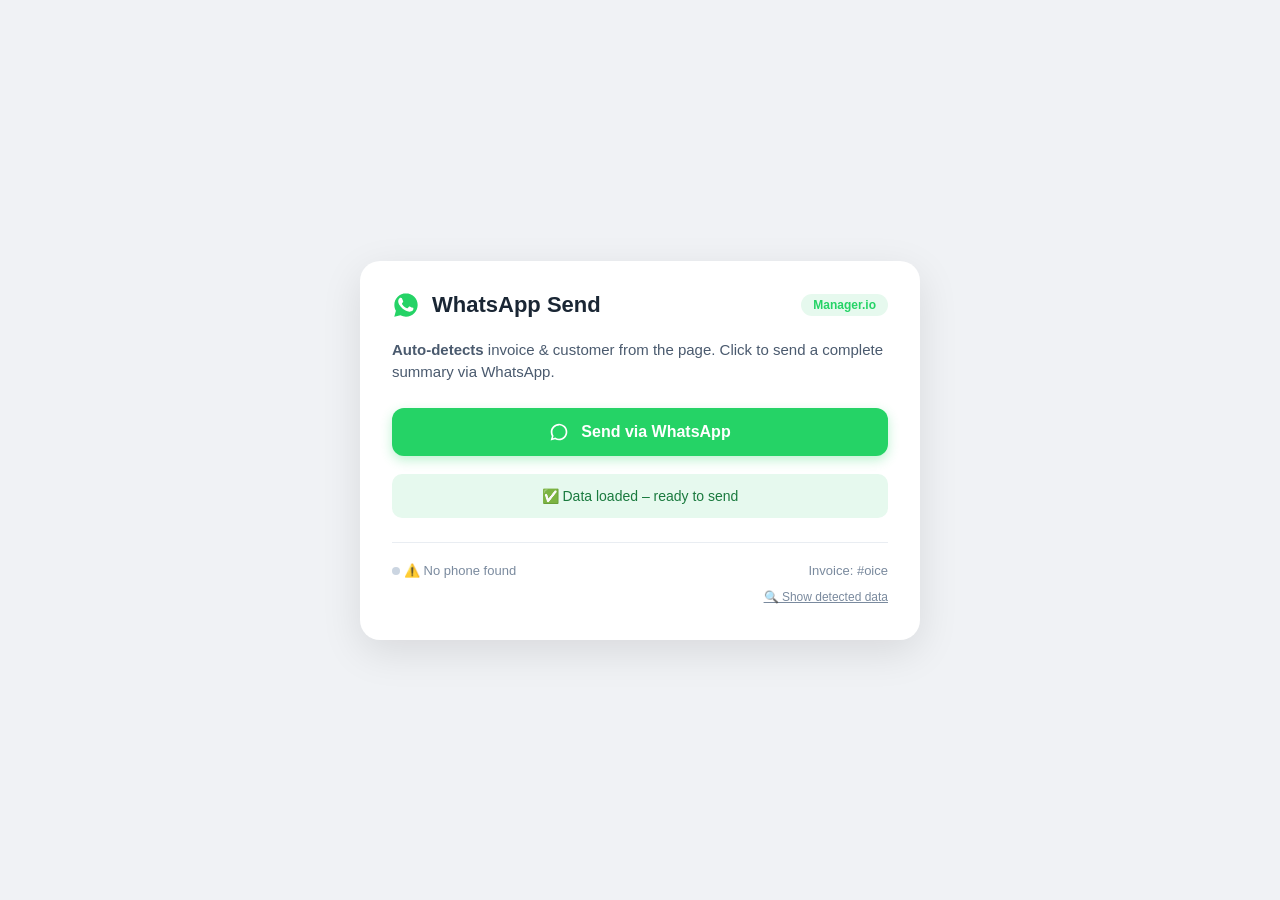
==== commit 3686dbac: "Update index.html" ====
--- a/index.html
+++ b/index.html
@@ -20,7 +20,7 @@
       border-radius: 20px;
       box-shadow: 0 12px 40px rgba(0,0,0,0.1);
       padding: 30px 32px 36px;
-      max-width: 520px;
+      max-width: 560px;
       width: 100%;
     }
     .card-header {
@@ -122,6 +122,30 @@
       margin-right: 4px;
     }
     .meta .dot.inactive { background: #cbd5e1; }
+    /* Debug panel */
+    #debugPanel {
+      margin-top: 16px;
+      padding: 12px;
+      background: #f8f9fa;
+      border-radius: 8px;
+      font-size: 13px;
+      color: #333;
+      border: 1px solid #e0e0e0;
+      display: none;
+      max-height: 200px;
+      overflow-y: auto;
+      white-space: pre-wrap;
+      word-break: break-all;
+    }
+    #debugPanel.show { display: block; }
+    .debug-toggle {
+      margin-top: 12px;
+      text-align: right;
+      font-size: 12px;
+      color: #7a8a9e;
+      cursor: pointer;
+      text-decoration: underline;
+    }
     @media (max-width: 480px) {
       .card { padding: 24px 20px 28px; }
       .card-header h2 { font-size: 19px; }
@@ -152,6 +176,10 @@
     <span><span class="dot" id="statusDot"></span><span id="connectionStatus">Checking page…</span></span>
     <span id="invoiceRef">Invoice: —</span>
   </div>
+
+  <!-- Debug Toggle & Panel -->
+  <div class="debug-toggle" id="debugToggle">🔍 Show detected data</div>
+  <div id="debugPanel"></div>
 </div>
 
 <script>
@@ -165,10 +193,14 @@
   const statusDot = document.getElementById('statusDot');
   const connectionStatus = document.getElementById('connectionStatus');
   const invoiceRefEl = document.getElementById('invoiceRef');
+  const debugPanel = document.getElementById('debugPanel');
+  const debugToggle = document.getElementById('debugToggle');
 
   let isLoading = false;
-  let extractedData = null; // cache
-
+  let extractedData = null;
+  let lastDebugInfo = '';
+
+  // Helper: set status
   function setStatus(msg, type) {
     statusText.textContent = msg;
     statusEl.className = 'status';
@@ -197,132 +229,328 @@
     invoiceRefEl.textContent = reference ? `Invoice: #${reference}` : 'Invoice: —';
   }
 
-  // ---------- SMART PAGE SCANNER (works on any page) ----------
+  // Show debug info
+  function showDebug(info) {
+    lastDebugInfo = info;
+    if (debugPanel.classList.contains('show')) {
+      debugPanel.textContent = info;
+    }
+  }
+
+  debugToggle.addEventListener('click', function() {
+    debugPanel.classList.toggle('show');
+    if (debugPanel.classList.contains('show')) {
+      debugPanel.textContent = lastDebugInfo || 'No debug info yet. Click "Send" to scan.';
+    }
+  });
+
+  // ---------- POWERFUL PAGE SCANNER ----------
   function scanPageForInvoiceData() {
     const data = {};
-
-    // 1. Get all text from the page
+    let debugLines = [];
+
+    // Get full page text
     const bodyText = document.body.innerText || '';
     const lines = bodyText.split('\n').map(s => s.trim()).filter(Boolean);
 
-    // 2. Try to find Invoice Number: look for patterns like INV-123, #123, or numbers following "Invoice", "Ref", "Number"
+    debugLines.push('=== Page scan started ===');
+    debugLines.push(`Total text lines: ${lines.length}`);
+
+    // ---------- 1. Find phone number ----------
+    let phone = null;
+    let phoneContext = '';
+
+    // Try to find elements with phone-related selectors first
+    const phoneSelectors = [
+      '[data-testid="customer-phone"]',
+      '.phone',
+      '.mobile',
+      '.contact-phone',
+      '[class*="phone"]',
+      '[class*="mobile"]',
+      '[class*="contact"]',
+      'input[name*="phone"]',
+      'input[name*="mobile"]'
+    ];
+    for (const sel of phoneSelectors) {
+      const el = document.querySelector(sel);
+      if (el) {
+        const text = el.textContent.trim() || el.value || '';
+        if (text && /\d/.test(text)) {
+          phone = text;
+          phoneContext = `Selector: ${sel} → "${text}"`;
+          debugLines.push(`Found via selector: ${phoneContext}`);
+          break;
+        }
+      }
+    }
+
+    // If not found by selector, scan text
+    if (!phone) {
+      // 1. Look for labels that indicate phone
+      const phoneLabels = ['primary contact #', 'primary contact', 'contact #', 'contact number', 'phone #', 'mobile #', 'cell #', 'phone', 'mobile', 'cell'];
+      let phoneLineIndex = -1;
+      for (let i = 0; i < lines.length; i++) {
+        const line = lines[i].toLowerCase();
+        for (const label of phoneLabels) {
+          if (line.includes(label)) {
+            phoneLineIndex = i;
+            break;
+          }
+        }
+        if (phoneLineIndex !== -1) break;
+      }
+
+      if (phoneLineIndex !== -1) {
+        // Look at this line and the next two lines for a number
+        for (let offset = 0; offset <= 2; offset++) {
+          const idx = phoneLineIndex + offset;
+          if (idx < lines.length) {
+            const candidate = lines[idx];
+            // Extract any phone-like pattern
+            const numbers = candidate.match(/([\+\d\s\-\(\)]{7,})/g);
+            if (numbers) {
+              phone = numbers[0].trim();
+              phoneContext = `Line #${phoneLineIndex+1} (label): "${candidate}" → found "${phone}"`;
+              debugLines.push(`Found via label: ${phoneContext}`);
+              break;
+            }
+          }
+        }
+        // If still not found, take the next line that contains digits
+        if (!phone) {
+          for (let offset = 1; offset <= 3; offset++) {
+            const idx = phoneLineIndex + offset;
+            if (idx < lines.length) {
+              const candidate = lines[idx];
+              if (/\d/.test(candidate) && candidate.length > 4) {
+                phone = candidate.trim();
+                phoneContext = `Line after label: "${phone}"`;
+                debugLines.push(`Found via line after label: ${phoneContext}`);
+                break;
+              }
+            }
+          }
+        }
+      }
+
+      // If still no phone, scan all lines for a phone pattern
+      if (!phone) {
+        const phoneRegex = /(\+?\d{1,4}[\s\-]?)?(\(?\d{3}\)?[\s\-]?)?\d{3}[\s\-]?\d{4,}/g;
+        const allMatches = [];
+        for (const line of lines) {
+          let match;
+          while ((match = phoneRegex.exec(line)) !== null) {
+            allMatches.push({ number: match[0].trim(), line: line });
+          }
+        }
+        // If multiple, pick the one that looks like a Pakistani number (starts with 03) or the longest
+        if (allMatches.length > 0) {
+          // Prefer numbers with 10-11 digits
+          let best = null;
+          let bestScore = 0;
+          for (const m of allMatches) {
+            const clean = m.number.replace(/\D/g, '');
+            let score = clean.length;
+            if (/^03\d{9}$/.test(clean)) score += 100; // Pakistani format
+            if (clean.length >= 10) score += 50;
+            if (score > bestScore) {
+              bestScore = score;
+              best = m;
+            }
+          }
+          if (best) {
+            phone = best.number;
+            phoneContext = `Regex match from line: "${best.line}" → "${phone}"`;
+            debugLines.push(`Found via regex: ${phoneContext}`);
+          }
+        }
+      }
+    }
+
+    // Clean phone: remove spaces, dashes, parentheses, keep plus and digits
+    if (phone) {
+      // Keep only digits and plus sign
+      const cleaned = phone.replace(/[^\d\+]/g, '');
+      if (cleaned) phone = cleaned;
+      debugLines.push(`Cleaned phone: "${phone}"`);
+    } else {
+      debugLines.push('❌ No phone number found in page.');
+    }
+    data.phone = phone || '';
+
+    // ---------- 2. Find customer name ----------
+    let name = null;
+    const nameLabels = ['primary contact person', 'contact person', 'customer name', 'client name', 'bill to', 'ship to', 'name'];
+    let nameLineIndex = -1;
+    for (let i = 0; i < lines.length; i++) {
+      const line = lines[i].toLowerCase();
+      for (const label of nameLabels) {
+        if (line.includes(label)) {
+          nameLineIndex = i;
+          break;
+        }
+      }
+      if (nameLineIndex !== -1) break;
+    }
+
+    if (nameLineIndex !== -1) {
+      // Look at this line and the next line for a name (not containing many digits)
+      for (let offset = 0; offset <= 2; offset++) {
+        const idx = nameLineIndex + offset;
+        if (idx < lines.length) {
+          const candidate = lines[idx];
+          // Remove common prefixes like "Mr.", "Ms.", "Mrs."
+          const cleanName = candidate.replace(/^(mr|ms|mrs|dr)\.?\s*/i, '').trim();
+          if (cleanName && cleanName.length > 1 && !/^\d+$/.test(cleanName)) {
+            name = cleanName;
+            debugLines.push(`Found name via label: "${name}" (from line #${idx+1})`);
+            break;
+          }
+        }
+      }
+    }
+
+    // If no name found, try to take the line before the phone number if we found phone
+    if (!name && phone) {
+      const phoneIndex = lines.findIndex(line => line.includes(phone));
+      if (phoneIndex > 0) {
+        const prevLine = lines[phoneIndex - 1];
+        if (prevLine && !/\d/.test(prevLine) && prevLine.length > 2) {
+          name = prevLine.trim();
+          debugLines.push(`Inferred name from line before phone: "${name}"`);
+        }
+      }
+    }
+
+    // If still no name, take first line that looks like a proper name (2-4 words, no numbers)
+    if (!name) {
+      for (const line of lines) {
+        const words = line.split(/\s+/);
+        if (words.length >= 2 && words.length <= 5 && !/\d/.test(line) && line.length > 3) {
+          name = line;
+          debugLines.push(`Fallback name: "${name}"`);
+          break;
+        }
+      }
+    }
+    data.name = name || 'Valued Customer';
+
+    // ---------- 3. Invoice Number ----------
     let invoiceNumber = null;
-    const invPatterns = [
-      /(?:invoice|inv|ref|number|#)\s*[:#]?\s*([A-Z0-9\-]+)/i,
-      /([A-Z]{2,4}[\-\s]?\d{4,})/,  // e.g., INV-2024
-      /(\d{5,})/                     // any long number
-    ];
-    for (const line of lines) {
-      for (const pattern of invPatterns) {
-        const match = line.match(pattern);
-        if (match) {
-          invoiceNumber = match[1].trim();
+    const invLabels = ['invoice #', 'invoice number', 'ref #', 'reference #', 'number #'];
+    let invLineIndex = -1;
+    for (let i = 0; i < lines.length; i++) {
+      const line = lines[i].toLowerCase();
+      for (const label of invLabels) {
+        if (line.includes(label)) {
+          invLineIndex = i;
           break;
         }
       }
-      if (invoiceNumber) break;
-    }
-    // Also check the URL path for numbers
+      if (invLineIndex !== -1) break;
+    }
+
+    if (invLineIndex !== -1) {
+      const candidate = lines[invLineIndex];
+      const match = candidate.match(/([A-Z0-9\-]+)/);
+      if (match) invoiceNumber = match[1];
+      debugLines.push(`Found invoice via label: "${invoiceNumber}"`);
+    }
+
+    if (!invoiceNumber) {
+      // Scan for patterns like INV-123, #123, etc.
+      const patterns = [
+        /(?:invoice|inv|ref|#)\s*([A-Z0-9\-]+)/i,
+        /([A-Z]{2,4}[\-\s]?\d{4,})/,
+        /(\d{5,})/
+      ];
+      for (const line of lines) {
+        for (const pattern of patterns) {
+          const match = line.match(pattern);
+          if (match) {
+            invoiceNumber = match[1].trim();
+            debugLines.push(`Found invoice via pattern: "${invoiceNumber}"`);
+            break;
+          }
+        }
+        if (invoiceNumber) break;
+      }
+    }
     if (!invoiceNumber) {
       const url = window.location.href;
       const pathMatch = url.match(/\/(\d{4,})/);
       if (pathMatch) invoiceNumber = pathMatch[1];
+      debugLines.push(`Invoice from URL: "${invoiceNumber}"`);
     }
     data.reference = invoiceNumber || 'N/A';
 
-    // 3. Find Phone Number – look for international or local formats
-    let phone = null;
-    const phoneRegex = /(\+?\d{1,3}[\s\-]?)?\(?\d{3}\)?[\s\-]?\d{3}[\s\-]?\d{4,}/g;
-    for (const line of lines) {
-      const match = line.match(phoneRegex);
-      if (match) {
-        phone = match[0].trim();
-        break;
-      }
-    }
-    data.phone = phone || '';
-
-    // 4. Find Customer Name – look for "Customer:", "Client:", or any name-like text near those labels
-    let customerName = null;
-    const nameLabels = ['customer', 'client', 'bill to', 'ship to', 'name'];
+    // ---------- 4. Total ----------
+    let total = null;
+    const totalLabels = ['grand total', 'total amount', 'total', 'amount due', 'balance due'];
+    let totalLineIndex = -1;
     for (let i = 0; i < lines.length; i++) {
       const line = lines[i].toLowerCase();
-      if (nameLabels.some(label => line.includes(label))) {
-        // The next line might contain the name
-        const nextLine = lines[i+1] || '';
-        // Or the same line after colon
-        const afterColon = line.split(/[:|]/).slice(1).join(' ').trim();
-        if (afterColon && afterColon.length > 2 && !afterColon.match(/^[\d\s]+$/)) {
-          customerName = afterColon;
-        } else if (nextLine && nextLine.length > 2 && !nextLine.match(/^[\d\s]+$/)) {
-          customerName = nextLine;
-        }
-        if (customerName) break;
-      }
-    }
-    // If not found, take the first line that looks like a name (2-4 words, not containing digits)
-    if (!customerName) {
-      for (const line of lines) {
-        const words = line.split(/\s+/);
-        if (words.length >= 2 && words.length <= 5 && !/\d/.test(line) && line.length > 3) {
-          customerName = line;
+      for (const label of totalLabels) {
+        if (line.includes(label)) {
+          totalLineIndex = i;
           break;
         }
       }
-    }
-    data.name = customerName || 'Valued Customer';
-
-    // 5. Find Total – look for currency symbols or "Total" followed by amount
-    let total = null;
-    const totalRegex = /(?:total|grand total|amount|sum)\s*[:]?\s*[$€£]?([\d,]+\.\d{2})/i;
-    for (const line of lines) {
-      const match = line.match(totalRegex);
-      if (match) {
-        total = parseFloat(match[1].replace(/,/g, ''));
-        break;
-      }
+      if (totalLineIndex !== -1) break;
+    }
+
+    if (totalLineIndex !== -1) {
+      const candidate = lines[totalLineIndex];
+      const match = candidate.match(/[$€£]?\s*([\d,]+\.\d{2})/);
+      if (match) total = parseFloat(match[1].replace(/,/g, ''));
     }
     if (total === null) {
-      // try to find any currency number like $123.45
       const currencyMatch = bodyText.match(/[$€£]\s*([\d,]+\.\d{2})/);
       if (currencyMatch) total = parseFloat(currencyMatch[1].replace(/,/g, ''));
     }
     data.total = total;
 
-    // 6. Try to get items from tables – look for description, qty, price columns
+    // ---------- 5. Items ----------
     const items = [];
     const tables = document.querySelectorAll('table');
     for (const table of tables) {
       const rows = table.querySelectorAll('tbody tr');
-      if (rows.length > 0) {
-        for (const row of rows) {
-          const cols = row.querySelectorAll('td');
-          if (cols.length >= 2) {
-            const desc = cols[0]?.textContent.trim() || '';
-            const qty = cols[1]?.textContent.trim() || '';
-            const price = cols[2]?.textContent.trim() || '';
-            if (desc && desc.length > 1) {
-              items.push({ description: desc, quantity: qty, price: price });
-            }
-          }
-        }
-        if (items.length > 0) break;
-      }
+      for (const row of rows) {
+        const cols = row.querySelectorAll('td');
+        if (cols.length >= 2) {
+          const desc = cols[0]?.textContent.trim() || '';
+          const qty = cols[1]?.textContent.trim() || '';
+          const price = cols[2]?.textContent.trim() || '';
+          if (desc && desc.length > 1) {
+            items.push({ description: desc, quantity: qty, price: price });
+          }
+        }
+      }
+      if (items.length > 0) break;
     }
     data.items = items;
+
+    // Build debug info
+    debugLines.push('=== EXTRACTED DATA ===');
+    debugLines.push(`Phone: "${data.phone}"`);
+    debugLines.push(`Name: "${data.name}"`);
+    debugLines.push(`Invoice: "${data.reference}"`);
+    debugLines.push(`Total: ${data.total !== null ? data.total : 'not found'}`);
+    debugLines.push(`Items: ${data.items.length} items`);
+    const debugInfo = debugLines.join('\n');
+    showDebug(debugInfo);
 
     return data;
   }
 
   // ---------- Try API first, fallback to scanner ----------
   async function fetchInvoiceData() {
-    // First, try the API (multiple endpoints)
     const url = window.location.href;
     const urlObj = new URL(url);
     const search = urlObj.search;
     const origin = urlObj.origin;
 
-    // Extract invoice ID from URL
     let invoiceId = null;
     const idParams = ['id', 'invoice', 'invoiceId', 'reference', 'ref', 'view'];
     for (const p of idParams) {
@@ -361,13 +589,12 @@
         if (!res.ok) throw new Error(`HTTP ${res.status}`);
         const json = await res.json();
         if (json && typeof json === 'object') {
-          // If we got a valid object, return it
           return json;
         }
       } catch (_) { /* ignore */ }
     }
 
-    // If API fails, use the page scanner
+    // If API fails, use the scanner
     console.warn('API failed, falling back to page scanner');
     return scanPageForInvoiceData();
   }
@@ -380,7 +607,8 @@
       data?.customer?.mobile, data?.client?.mobile,
       data?.billingAddress?.phone, data?.shippingAddress?.phone,
       data?.contact?.phone, data?.contact?.mobile,
-      data?.phoneNumber, data?.telephone
+      data?.phoneNumber, data?.telephone, data?.primaryContact?.phone,
+      data?.primaryContact?.mobile
     ];
     for (const c of candidates) {
       if (c && typeof c === 'string' && c.trim()) return c.trim();
@@ -399,7 +627,8 @@
       data?.recipient?.name, data?.customer?.name, data?.client?.name,
       data?.name, data?.recipient?.fullName, data?.customer?.fullName,
       data?.fullName, data?.recipient?.company, data?.customer?.company,
-      data?.company, data?.customerName, data?.clientName
+      data?.company, data?.customerName, data?.clientName,
+      data?.primaryContact?.name, data?.contact?.name
     ];
     for (const c of candidates) {
       if (c && typeof c === 'string' && c.trim()) return c.trim();
@@ -494,7 +723,7 @@
     if (isLoading) return;
 
     setLoading(true);
-    setStatus('⏳ Fetching invoice data…', 'info');
+    setStatus('⏳ Scanning page for data…', 'info');
 
     try {
       const invoiceUrl = window.location.href;
@@ -504,7 +733,6 @@
         data = await fetchInvoiceData();
         // Merge with scanner result if missing fields
         const scanned = scanPageForInvoiceData();
-        // Fill missing fields from scanned
         if (!data.phone && scanned.phone) data.phone = scanned.phone;
         if (!data.reference && scanned.reference) data.reference = scanned.reference;
         if (!data.name && scanned.name) data.name = scanned.name;
@@ -517,7 +745,6 @@
           data = extractedData;
           setStatus('⚠️ Using cached data (API failed)', 'info');
         } else {
-          // Last resort: scan page directly
           data = scanPageForInvoiceData();
           if (!data.phone && !data.reference) {
             throw new Error('Could not extract any invoice data from the page.');
@@ -561,7 +788,6 @@
   async function autoLoad() {
     try {
       const data = await fetchInvoiceData();
-      // Merge with scanner
       const scanned = scanPageForInvoiceData();
       if (!data.phone && scanned.phone) data.phone = scanned.phone;
       if (!data.reference && scanned.reference) data.reference = scanned.reference;
@@ -575,7 +801,6 @@
       setStatus('✅ Data loaded – ready to send', 'success');
     } catch (err) {
       console.warn('Auto-load failed:', err);
-      // Still try to scan
       const scanned = scanPageForInvoiceData();
       if (scanned.phone || scanned.reference) {
         extractedData = scanned;
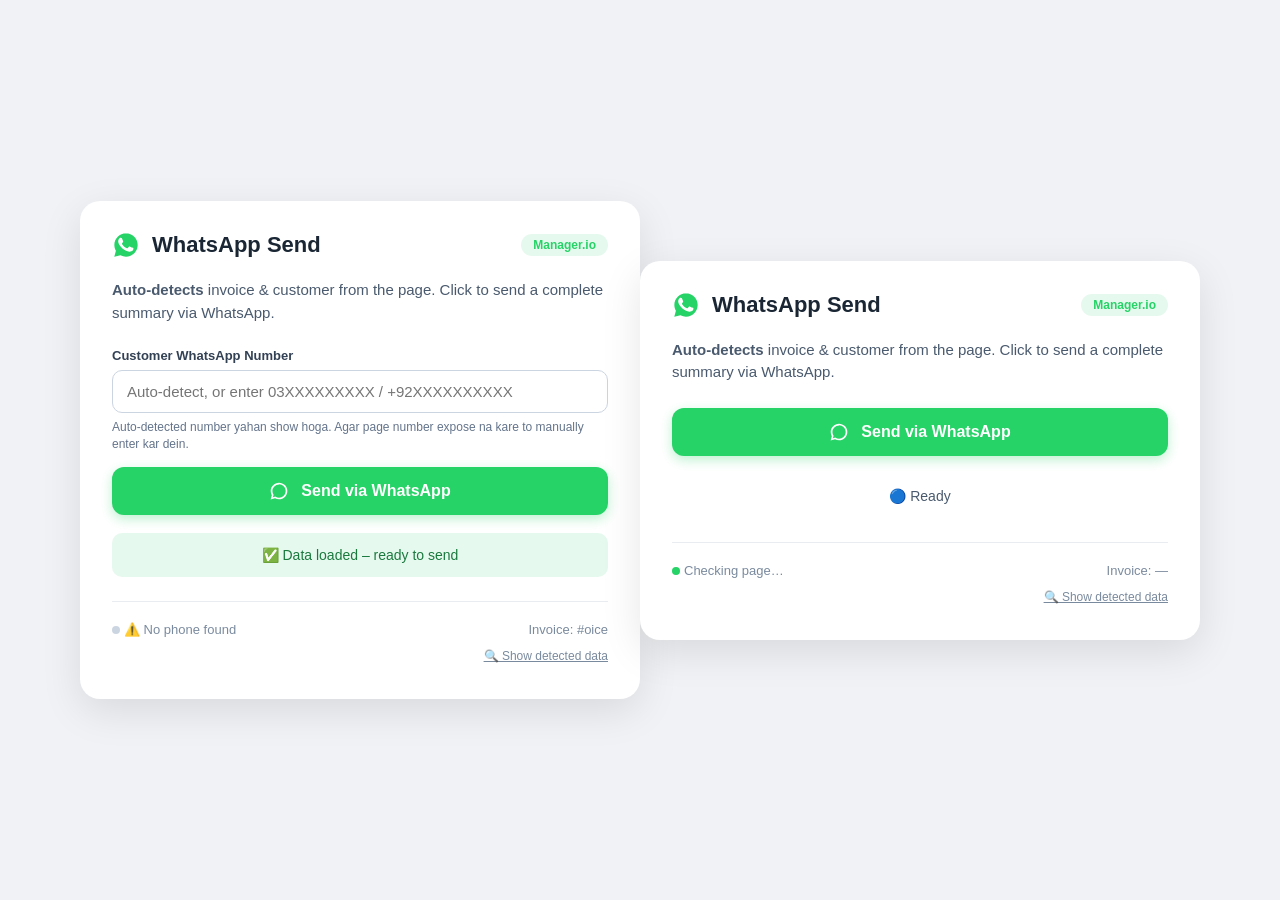
==== commit 686491d5: "Update index.html" ====
--- a/index.html
+++ b/index.html
@@ -1,4 +1,940 @@
 <!DOCTYPE html>
+<html lang="en">
+<head>
+  <meta charset="UTF-8">
+  <meta name="viewport" content="width=device-width, initial-scale=1.0">
+  <title>WhatsApp Invoice Sender</title>
+  <style>
+    * { box-sizing: border-box; margin: 0; padding: 0; }
+    body {
+      font-family: -apple-system, BlinkMacSystemFont, "Segoe UI", Roboto, Arial, sans-serif;
+      background: #f0f2f5;
+      display: flex;
+      justify-content: center;
+      align-items: center;
+      min-height: 100vh;
+      padding: 20px;
+    }
+    .card {
+      background: #fff;
+      border-radius: 20px;
+      box-shadow: 0 12px 40px rgba(0,0,0,0.1);
+      padding: 30px 32px 36px;
+      max-width: 560px;
+      width: 100%;
+    }
+    .card-header {
+      display: flex;
+      align-items: center;
+      gap: 12px;
+      margin-bottom: 20px;
+    }
+    .card-header h2 {
+      font-size: 22px;
+      font-weight: 600;
+      color: #1a2634;
+    }
+    .badge {
+      margin-left: auto;
+      font-size: 12px;
+      font-weight: 600;
+      color: #25D366;
+      background: #e6f9ee;
+      padding: 4px 12px;
+      border-radius: 100px;
+    }
+    .desc {
+      color: #4a5a6e;
+      font-size: 15px;
+      line-height: 1.5;
+      margin-bottom: 24px;
+    }
+    .wa-btn {
+      background-color: #25D366;
+      color: #fff;
+      font-weight: 600;
+      font-size: 16px;
+      padding: 14px 28px;
+      border: none;
+      border-radius: 12px;
+      display: inline-flex;
+      align-items: center;
+      justify-content: center;
+      gap: 12px;
+      cursor: pointer;
+      width: 100%;
+      transition: background 0.2s, box-shadow 0.2s;
+      box-shadow: 0 4px 12px rgba(37,211,102,0.30);
+    }
+    .wa-btn:hover:not(:disabled) {
+      background-color: #1da851;
+      box-shadow: 0 6px 18px rgba(37,211,102,0.40);
+      transform: translateY(-1px);
+    }
+    .wa-btn:disabled {
+      opacity: 0.7;
+      cursor: not-allowed;
+      transform: none;
+    }
+    .wa-btn .spinner {
+      display: inline-block;
+      width: 20px;
+      height: 20px;
+      border: 2.5px solid rgba(255,255,255,0.25);
+      border-top-color: #fff;
+      border-radius: 50%;
+      animation: spin 0.7s linear infinite;
+    }
+    @keyframes spin { to { transform: rotate(360deg); } }
+    .status {
+      margin-top: 18px;
+      font-size: 14px;
+      text-align: center;
+      padding: 8px 12px;
+      border-radius: 10px;
+      min-height: 44px;
+      display: flex;
+      align-items: center;
+      justify-content: center;
+      gap: 8px;
+      background: transparent;
+      color: #4a5a6e;
+    }
+    .status.error { background: #fef0ef; color: #b3362b; }
+    .status.success { background: #e6f9ee; color: #1a7a3e; }
+    .status.info { background: #eef3f9; color: #1f4b7a; }
+    .meta {
+      margin-top: 24px;
+      padding-top: 20px;
+      border-top: 1px solid #e9edf2;
+      display: flex;
+      justify-content: space-between;
+      font-size: 13px;
+      color: #7a8a9e;
+      flex-wrap: wrap;
+    }
+    .meta .dot {
+      display: inline-block;
+      width: 8px;
+      height: 8px;
+      border-radius: 50%;
+      background: #25D366;
+      margin-right: 4px;
+    }
+    .meta .dot.inactive { background: #cbd5e1; }
+    /* Debug panel */
+    #debugPanel {
+      margin-top: 16px;
+      padding: 12px;
+      background: #f8f9fa;
+      border-radius: 8px;
+      font-size: 13px;
+      color: #333;
+      border: 1px solid #e0e0e0;
+      display: none;
+      max-height: 200px;
+      overflow-y: auto;
+      white-space: pre-wrap;
+      word-break: break-all;
+    }
+    #debugPanel.show { display: block; }
+    .debug-toggle {
+      margin-top: 12px;
+      text-align: right;
+      font-size: 12px;
+      color: #7a8a9e;
+      cursor: pointer;
+      text-decoration: underline;
+    }
+
+    .manual-phone {
+      margin: 16px 0 14px;
+    }
+    .manual-phone label {
+      display: block;
+      margin-bottom: 7px;
+      font-size: 13px;
+      font-weight: 600;
+      color: #334155;
+    }
+    .manual-phone input {
+      width: 100%;
+      padding: 12px 14px;
+      border: 1px solid #cbd5e1;
+      border-radius: 10px;
+      font-size: 15px;
+      outline: none;
+      transition: border-color .2s, box-shadow .2s;
+    }
+    .manual-phone input:focus {
+      border-color: #25D366;
+      box-shadow: 0 0 0 3px rgba(37, 211, 102, .14);
+    }
+    .manual-phone small {
+      display: block;
+      margin-top: 6px;
+      color: #64748b;
+      font-size: 12px;
+      line-height: 1.4;
+    }
+
+    @media (max-width: 480px) {
+      .card { padding: 24px 20px 28px; }
+      .card-header h2 { font-size: 19px; }
+    }
+  </style>
+</head>
+<body>
+<div class="card">
+  <div class="card-header">
+    <svg width="28" height="28" viewBox="0 0 24 24" fill="none">
+      <path d="M12.012 2C6.506 2 2.023 6.478 2.022 11.984c0 1.762.459 3.48 1.333 5.001l-1.416 5.171 5.291-1.387c1.467.8 3.117 1.222 4.78 1.223h.004c5.505 0 9.988-4.478 9.989-9.985 0-2.667-1.037-5.176-2.925-7.062C17.1 3.039 14.59 2.001 11.923 2h.089z" fill="#25D366"/>
+      <path d="M17.2 14.3c-.3-.15-1.7-.85-2-.95-.3-.1-.5-.15-.7.15-.2.3-.8.95-1 1.15-.2.2-.4.25-.7.1-.3-.15-1.3-.5-2.5-1.55-.9-.8-1.5-1.8-1.7-2.1-.2-.3-.02-.45.15-.6.15-.15.35-.4.5-.6.15-.2.2-.35.3-.6.1-.25.05-.45-.02-.65-.07-.2-.7-1.65-.95-2.25-.25-.6-.5-.5-.7-.5-.2 0-.4-.05-.6-.05-.2 0-.55.1-.85.45-.3.35-1.1 1.1-1.1 2.65s1.15 3.1 1.3 3.3c.15.2 2.25 3.45 5.45 4.65 2.55.95 3.3.8 3.9.75.6-.05 1.9-.75 2.15-1.5.25-.75.25-1.4.15-1.55-.1-.15-.3-.25-.6-.4z" fill="#fff"/>
+    </svg>
+    <h2>WhatsApp Send</h2>
+    <span class="badge">Manager.io</span>
+  </div>
+  <p class="desc">
+    <strong>Auto‑detects</strong> invoice &amp; customer from the page. Click to send a complete summary via WhatsApp.
+  </p>
+
+  <div class="manual-phone">
+    <label for="manualPhone">Customer WhatsApp Number</label>
+    <input id="manualPhone" type="tel" inputmode="tel" autocomplete="tel"
+           placeholder="Auto-detect, or enter 03XXXXXXXXX / +92XXXXXXXXXX">
+    <small>Auto-detected number yahan show hoga. Agar page number expose na kare to manually enter kar dein.</small>
+  </div>
+  <button class="wa-btn" id="sendBtn">
+    <svg width="20" height="20" fill="currentColor" viewBox="0 0 24 24">
+      <path d="M12.012 2c-5.506 0-9.989 4.478-9.99 9.984 0 1.762.459 3.48 1.333 5.001l-1.416 5.171 5.291-1.387c1.467.8 3.117 1.222 4.78 1.223h.004c5.505 0 9.988-4.478 9.989-9.985 0-2.667-1.037-5.176-2.925-7.062-1.887-1.886-4.398-2.924-7.066-2.925zm0 1.992c4.408 0 7.99 3.582 7.991 7.99 0 2.135-.83 4.141-2.339 5.651-1.509 1.509-3.516 2.34-5.652 2.34h-.003c-1.42 0-2.812-.37-4.032-1.071l-.289-.167-2.992.784.798-2.918-.184-.294c-.77-1.228-1.178-2.648-1.178-4.102 0-4.408 3.582-7.99 7.99-7.99z"/>
+    </svg>
+    <span id="btnLabel">Send via WhatsApp</span>
+  </button>
+  <div class="status" id="status"><span id="statusText">🔵 Ready</span></div>
+  <div class="meta">
+    <span><span class="dot" id="statusDot"></span><span id="connectionStatus">Checking page…</span></span>
+    <span id="invoiceRef">Invoice: —</span>
+  </div>
+
+  <!-- Debug Toggle & Panel -->
+  <div class="debug-toggle" id="debugToggle">🔍 Show detected data</div>
+  <div id="debugPanel"></div>
+</div>
+
+<script>
+(function() {
+  'use strict';
+
+  const sendBtn = document.getElementById('sendBtn');
+  const btnLabel = document.getElementById('btnLabel');
+  const statusEl = document.getElementById('status');
+  const statusText = document.getElementById('statusText');
+  const statusDot = document.getElementById('statusDot');
+  const connectionStatus = document.getElementById('connectionStatus');
+  const invoiceRefEl = document.getElementById('invoiceRef');
+  const debugPanel = document.getElementById('debugPanel');
+  const debugToggle = document.getElementById('debugToggle');
+  const manualPhoneInput = document.getElementById('manualPhone');
+
+  let isLoading = false;
+  let extractedData = null;
+  let lastDebugInfo = '';
+
+  // Helper: set status
+  function setStatus(msg, type) {
+    statusText.textContent = msg;
+    statusEl.className = 'status';
+    if (type) statusEl.classList.add(type);
+  }
+
+  function setLoading(loading) {
+    isLoading = loading;
+    sendBtn.disabled = loading;
+    if (loading) {
+      btnLabel.innerHTML = '<span class="spinner"></span> Loading…';
+    } else {
+      btnLabel.textContent = 'Send via WhatsApp';
+    }
+  }
+
+  function updateMeta(phone, reference) {
+    if (phone) {
+      const clean = phone.replace(/[^0-9]/g, '');
+      connectionStatus.textContent = `📱 ${clean.slice(0,4)}••••${clean.slice(-2)}`;
+      statusDot.className = 'dot';
+    } else {
+      connectionStatus.textContent = '⚠️ No phone found';
+      statusDot.className = 'dot inactive';
+    }
+    invoiceRefEl.textContent = reference ? `Invoice: #${reference}` : 'Invoice: —';
+  }
+
+  // Show debug info
+  function showDebug(info) {
+    lastDebugInfo = info;
+    if (debugPanel.classList.contains('show')) {
+      debugPanel.textContent = info;
+    }
+  }
+
+  debugToggle.addEventListener('click', function() {
+    debugPanel.classList.toggle('show');
+    if (debugPanel.classList.contains('show')) {
+      debugPanel.textContent = lastDebugInfo || 'No debug info yet. Click "Send" to scan.';
+    }
+  });
+
+  // ---------- ACCESSIBLE PAGE / IFRAME SCANNER ----------
+  function getAccessibleSources() {
+    const sources = [];
+    const seenDocs = new Set();
+
+    function addWindow(win, label) {
+      if (!win) return;
+      try {
+        const doc = win.document;
+        if (!doc || seenDocs.has(doc)) return;
+        // Accessing body/location can throw on a cross-origin window.
+        void doc.body;
+        const url = win.location.href;
+        seenDocs.add(doc);
+        sources.push({ label, win, doc, url });
+      } catch (_) {
+        // Cross-origin frame/window: browser security prevents DOM access.
+      }
+    }
+
+    addWindow(window, 'widget/current document');
+    if (window.parent && window.parent !== window) addWindow(window.parent, 'parent document');
+    if (window.top && window.top !== window && window.top !== window.parent) addWindow(window.top, 'top document');
+    if (window.opener && !window.opener.closed) addWindow(window.opener, 'opener document');
+
+    // Also inspect same-origin frames inside every accessible document.
+    for (let i = 0; i < sources.length; i++) {
+      const source = sources[i];
+      try {
+        const frames = source.doc.querySelectorAll('iframe, frame');
+        frames.forEach((frame, idx) => addWindow(frame.contentWindow, `${source.label} frame ${idx + 1}`));
+      } catch (_) { /* ignore */ }
+    }
+
+    return sources;
+  }
+
+  function getInvoicePageUrl() {
+    const sources = getAccessibleSources();
+    // Prefer a URL outside this widget, because that is normally the actual invoice page.
+    const external = sources.find(s => s.win !== window && s.url && s.url !== 'about:blank');
+    return external?.url || window.location.href;
+  }
+
+  function normalizePhoneForWhatsApp(value) {
+    let digits = String(value || '').replace(/\D/g, '');
+    if (!digits) return '';
+
+    if (digits.startsWith('0092')) digits = digits.slice(2); // 00923... -> 923...
+    if (/^03\d{9}$/.test(digits)) digits = '92' + digits.slice(1); // 03... -> 923...
+    else if (/^3\d{9}$/.test(digits)) digits = '92' + digits;      // 3...  -> 923...
+
+    return digits;
+  }
+
+  function isValidWhatsAppPhone(value) {
+    const digits = normalizePhoneForWhatsApp(value);
+    return /^\d{10,15}$/.test(digits);
+  }
+
+  function scorePhoneCandidate(raw, context, sourceType) {
+    const digits = String(raw || '').replace(/\D/g, '');
+    const ctx = String(context || '').toLowerCase();
+    let score = 0;
+
+    if (/^03\d{9}$/.test(digits)) score += 260;
+    if (/^923\d{9}$/.test(digits)) score += 270;
+    if (/^92\d{10}$/.test(digits)) score += 230;
+    if (/^3\d{9}$/.test(digits)) score += 220;
+    if (digits.length >= 10 && digits.length <= 13) score += 70;
+    if (/(phone|mobile|cell|whatsapp|contact|primary contact)/i.test(ctx)) score += 160;
+    if (sourceType === 'tel-link') score += 220;
+    if (sourceType === 'input') score += 180;
+    if (/(invoice|reference|ref\s*#|amount|total|date|cnic|ntn|iban|account)/i.test(ctx) &&
+        !/(phone|mobile|cell|whatsapp|contact)/i.test(ctx)) score -= 150;
+    if (digits.length < 7 || digits.length > 15) score -= 500;
+
+    return score;
+  }
+
+  function extractPhoneFromDocument(doc, sourceLabel, debugLines) {
+    const candidates = [];
+
+    function addCandidate(value, context, type) {
+      if (!value) return;
+      const matches = String(value).match(/(?:\+?92|0092|0)?3\d{2}[\s().-]*\d{3}[\s.-]*\d{4}|\+?\d[\d\s().-]{8,18}\d/g);
+      if (!matches) return;
+      for (const match of matches) {
+        const digits = match.replace(/\D/g, '');
+        if (digits.length < 7 || digits.length > 15) continue;
+        candidates.push({
+          raw: match.trim(),
+          context: String(context || '').trim(),
+          type,
+          score: scorePhoneCandidate(match, context, type),
+          sourceLabel
+        });
+      }
+    }
+
+    // Strongest source: tel: hyperlinks.
+    try {
+      doc.querySelectorAll('a[href^="tel:"]').forEach(el => {
+        addCandidate(el.getAttribute('href').replace(/^tel:/i, ''), el.textContent || el.outerHTML, 'tel-link');
+      });
+    } catch (_) { /* ignore */ }
+
+    // Inputs, data attributes, IDs/classes and common customer/contact fields.
+    const selectors = [
+      '[data-testid*="phone" i]', '[data-testid*="mobile" i]',
+      '[data-phone]', '[data-mobile]', '[data-whatsapp]',
+      'input[type="tel"]', 'input[name*="phone" i]', 'input[name*="mobile" i]',
+      'input[id*="phone" i]', 'input[id*="mobile" i]',
+      '[class*="phone" i]', '[class*="mobile" i]', '[class*="whatsapp" i]',
+      '[id*="phone" i]', '[id*="mobile" i]'
+    ];
+
+    for (const selector of selectors) {
+      try {
+        doc.querySelectorAll(selector).forEach(el => {
+          const values = [
+            el.value,
+            el.textContent,
+            el.getAttribute?.('data-phone'),
+            el.getAttribute?.('data-mobile'),
+            el.getAttribute?.('data-whatsapp'),
+            el.getAttribute?.('title'),
+            el.getAttribute?.('aria-label'),
+            el.getAttribute?.('placeholder')
+          ];
+          const context = [el.id, el.className, el.name, el.getAttribute?.('aria-label'), el.closest?.('tr')?.innerText]
+            .filter(Boolean).join(' | ');
+          values.forEach(value => addCandidate(value, context, 'input'));
+        });
+      } catch (_) { /* unsupported selector or inaccessible node */ }
+    }
+
+    // Search text around phone labels first.
+    const bodyText = doc.body?.innerText || doc.documentElement?.innerText || '';
+    const lines = bodyText.split(/\r?\n/).map(s => s.trim()).filter(Boolean);
+    const phoneLabel = /(primary\s+contact|contact\s*(?:#|number|no\.?|phone)?|phone|mobile|cell|whatsapp)/i;
+
+    for (let i = 0; i < lines.length; i++) {
+      if (!phoneLabel.test(lines[i])) continue;
+      const nearby = lines.slice(Math.max(0, i - 1), Math.min(lines.length, i + 4)).join(' | ');
+      addCandidate(nearby, nearby, 'label-text');
+    }
+
+    // Last resort: all visible text.
+    addCandidate(bodyText, bodyText.slice(0, 500), 'page-text');
+
+    // Embedded JSON often contains customer.mobile/customer.phone even when not rendered.
+    try {
+      doc.querySelectorAll('script[type="application/json"], script:not([src])').forEach(script => {
+        const scriptText = script.textContent || '';
+        if (/(phone|mobile|whatsapp|contact)/i.test(scriptText)) {
+          addCandidate(scriptText, 'embedded JSON/script phone field', 'json');
+        }
+      });
+    } catch (_) { /* ignore */ }
+
+    candidates.sort((a, b) => b.score - a.score);
+    const best = candidates.find(c => c.score > 0 && isValidWhatsAppPhone(c.raw));
+
+    if (best) {
+      debugLines.push(`Phone found in ${sourceLabel}: "${best.raw}" (${best.type}, score ${best.score})`);
+      debugLines.push(`Phone context: ${best.context.slice(0, 240)}`);
+      return best.raw;
+    }
+
+    debugLines.push(`No reliable phone found in ${sourceLabel}. Candidates checked: ${candidates.length}`);
+    return '';
+  }
+
+  function getCombinedText(sources) {
+    const chunks = [];
+    for (const source of sources) {
+      try {
+        const text = source.doc.body?.innerText || source.doc.documentElement?.innerText || '';
+        if (text) chunks.push({ label: source.label, text });
+      } catch (_) { /* ignore */ }
+    }
+    return chunks;
+  }
+
+  function findValueNearLabels(lines, labels, valueMatcher) {
+    for (let i = 0; i < lines.length; i++) {
+      const lower = lines[i].toLowerCase();
+      if (!labels.some(label => lower.includes(label))) continue;
+      for (let offset = 0; offset <= 3; offset++) {
+        const candidate = lines[i + offset];
+        if (!candidate) continue;
+        const value = valueMatcher(candidate, lines[i]);
+        if (value) return value;
+      }
+    }
+    return null;
+  }
+
+  function scanPageForInvoiceData() {
+    const data = {};
+    const debugLines = ['=== Multi-document scan started ==='];
+    const sources = getAccessibleSources();
+    debugLines.push(`Accessible documents: ${sources.map(s => s.label).join(', ') || 'none'}`);
+
+    // Manual entry always has priority.
+    const manualPhone = manualPhoneInput?.value?.trim() || '';
+    let phone = manualPhone && isValidWhatsAppPhone(manualPhone) ? manualPhone : '';
+    if (phone) debugLines.push(`Using manual phone: "${phone}"`);
+
+    if (!phone) {
+      // Prefer invoice/parent/opener documents over the widget itself.
+      const ordered = [...sources].sort((a, b) => Number(a.win === window) - Number(b.win === window));
+      for (const source of ordered) {
+        phone = extractPhoneFromDocument(source.doc, source.label, debugLines);
+        if (phone) break;
+      }
+    }
+
+    data.phone = phone || '';
+    if (phone && manualPhoneInput && !manualPhoneInput.value.trim()) {
+      manualPhoneInput.value = phone;
+    }
+
+    const textChunks = getCombinedText(sources);
+    const allLines = textChunks.flatMap(chunk => chunk.text.split(/\r?\n/).map(s => s.trim()).filter(Boolean));
+    const allText = textChunks.map(chunk => chunk.text).join('\n');
+
+    // ---------- Customer name ----------
+    let name = findValueNearLabels(
+      allLines,
+      ['primary contact person', 'contact person', 'customer name', 'client name', 'bill to', 'ship to'],
+      (candidate, labelLine) => {
+        let value = candidate;
+        if (candidate === labelLine) {
+          value = candidate.replace(/^(?:primary contact person|contact person|customer name|client name|bill to|ship to)\s*[:#-]?\s*/i, '');
+        }
+        value = value.replace(/^(mr|ms|mrs|dr)\.?\s*/i, '').trim();
+        if (!value || /^\d+$/.test(value) || value.length > 120) return null;
+        return value;
+      }
+    );
+    data.name = name || 'Valued Customer';
+
+    // ---------- Invoice number ----------
+    let reference = findValueNearLabels(
+      allLines,
+      ['invoice #', 'invoice no', 'invoice number', 'reference #', 'ref #'],
+      (candidate) => {
+        const sameLine = candidate.match(/(?:invoice|reference|ref)\s*(?:#|no\.?|number)?\s*[:#-]?\s*([A-Z0-9][A-Z0-9\/-]*)/i);
+        if (sameLine?.[1]) return sameLine[1];
+        const standalone = candidate.match(/^#?([A-Z0-9][A-Z0-9\/-]{2,})$/i);
+        return standalone?.[1] || null;
+      }
+    );
+    if (!reference) {
+      const refMatch = allText.match(/(?:invoice|inv|reference|ref)\s*(?:#|no\.?|number)?\s*[:#-]?\s*([A-Z0-9][A-Z0-9\/-]{2,})/i);
+      reference = refMatch?.[1] || null;
+    }
+    if (!reference) {
+      const urlMatch = getInvoicePageUrl().match(/\/(\d{3,})(?:[/?#]|$)/);
+      reference = urlMatch?.[1] || null;
+    }
+    data.reference = reference || 'N/A';
+
+    // ---------- Total ----------
+    let total = null;
+    const totalLine = findValueNearLabels(
+      allLines,
+      ['grand total', 'total amount', 'amount due', 'balance due'],
+      (candidate) => {
+        const matches = [...candidate.matchAll(/(?:PKR|Rs\.?|₨|\$|€|£)?\s*([\d,]+(?:\.\d{1,2})?)/gi)];
+        if (!matches.length) return null;
+        const value = matches[matches.length - 1][1].replace(/,/g, '');
+        return Number.isFinite(Number(value)) ? Number(value) : null;
+      }
+    );
+    if (typeof totalLine === 'number') total = totalLine;
+    data.total = total;
+
+    // ---------- Items ----------
+    const items = [];
+    for (const source of sources) {
+      try {
+        const tables = source.doc.querySelectorAll('table');
+        for (const table of tables) {
+          const rows = table.querySelectorAll('tbody tr');
+          for (const row of rows) {
+            const cols = row.querySelectorAll('td');
+            if (cols.length >= 2) {
+              const desc = cols[0]?.textContent?.trim() || '';
+              const qty = cols[1]?.textContent?.trim() || '';
+              const price = cols[2]?.textContent?.trim() || '';
+              if (desc && desc.length > 1) items.push({ description: desc, quantity: qty, price });
+            }
+          }
+          if (items.length) break;
+        }
+      } catch (_) { /* ignore */ }
+      if (items.length) break;
+    }
+    data.items = items;
+
+    debugLines.push('=== EXTRACTED DATA ===');
+    debugLines.push(`Phone: "${data.phone}"`);
+    debugLines.push(`WhatsApp phone: "${normalizePhoneForWhatsApp(data.phone)}"`);
+    debugLines.push(`Name: "${data.name}"`);
+    debugLines.push(`Invoice: "${data.reference}"`);
+    debugLines.push(`Invoice URL: "${getInvoicePageUrl()}"`);
+    debugLines.push(`Total: ${data.total !== null ? data.total : 'not found'}`);
+    debugLines.push(`Items: ${data.items.length}`);
+    showDebug(debugLines.join('\n'));
+
+    return data;
+  }
+
+  // ---------- Try API first, fallback to scanner ----------
+  async function fetchInvoiceData() {
+    const url = getInvoicePageUrl();
+    const urlObj = new URL(url);
+    const search = urlObj.search;
+    const origin = urlObj.origin;
+
+    let invoiceId = null;
+    const idParams = ['id', 'invoice', 'invoiceId', 'reference', 'ref', 'view'];
+    for (const p of idParams) {
+      if (search.includes(p + '=')) {
+        invoiceId = new URLSearchParams(search).get(p);
+        break;
+      }
+    }
+    if (!invoiceId) {
+      const pathParts = urlObj.pathname.split('/');
+      for (const part of pathParts) {
+        if (/^\d+$/.test(part)) { invoiceId = part; break; }
+      }
+    }
+
+    const endpoints = [];
+    if (invoiceId) {
+      endpoints.push(`/api4/view-v1?id=${invoiceId}`);
+      endpoints.push(`/api4/invoice/${invoiceId}`);
+      endpoints.push(`/api/invoice/${invoiceId}`);
+      endpoints.push(`/api4/view/${invoiceId}`);
+      endpoints.push(`/api/view/${invoiceId}`);
+    }
+    endpoints.push(`/api4/view-v1${search}`);
+    // Current invoice search is already included above; do not directly access a cross-origin parent location.
+
+    const unique = [...new Set(endpoints)];
+
+    for (const endpoint of unique) {
+      try {
+        const fullUrl = endpoint.startsWith('http') ? endpoint : origin + endpoint;
+        const res = await fetch(fullUrl, {
+          headers: { 'Accept': 'application/json' },
+          signal: AbortSignal.timeout(3000)
+        });
+        if (!res.ok) throw new Error(`HTTP ${res.status}`);
+        const json = await res.json();
+        if (json && typeof json === 'object') {
+          return json;
+        }
+      } catch (_) { /* ignore */ }
+    }
+
+    // If API fails, use the scanner
+    console.warn('API failed, falling back to page scanner');
+    return scanPageForInvoiceData();
+  }
+
+  // ---------- Extract fields from data (with fallbacks) ----------
+  function getPhone(data) {
+    const candidates = [
+      data?.recipient?.phone, data?.customer?.phone, data?.client?.phone,
+      data?.phone, data?.mobile, data?.recipient?.mobile,
+      data?.customer?.mobile, data?.client?.mobile,
+      data?.billingAddress?.phone, data?.shippingAddress?.phone,
+      data?.contact?.phone, data?.contact?.mobile,
+      data?.phoneNumber, data?.telephone, data?.primaryContact?.phone,
+      data?.primaryContact?.mobile, data?.contactPhone, data?.whatsapp,
+      data?.whatsApp, data?.customerPhone, data?.clientPhone
+    ];
+    for (const c of candidates) {
+      if ((typeof c === 'string' || typeof c === 'number') && String(c).trim()) {
+        const value = String(c).trim();
+        if (isValidWhatsAppPhone(value)) return value;
+      }
+    }
+
+    // Unknown API shapes: recursively inspect fields whose key indicates a phone number.
+    const seen = new Set();
+    function walk(value, depth) {
+      if (depth > 6 || value === null || value === undefined) return '';
+      if (typeof value !== 'object') return '';
+      if (seen.has(value)) return '';
+      seen.add(value);
+
+      if (Array.isArray(value)) {
+        for (const item of value) {
+          const found = walk(item, depth + 1);
+          if (found) return found;
+        }
+        return '';
+      }
+
+      for (const [key, fieldValue] of Object.entries(value)) {
+        if (/(phone|mobile|cell|whatsapp|telephone|contact.*number)/i.test(key)) {
+          if ((typeof fieldValue === 'string' || typeof fieldValue === 'number') && isValidWhatsAppPhone(fieldValue)) {
+            return String(fieldValue).trim();
+          }
+        }
+      }
+      for (const fieldValue of Object.values(value)) {
+        const found = walk(fieldValue, depth + 1);
+        if (found) return found;
+      }
+      return '';
+    }
+
+    return walk(data, 0) || '';
+  }
+
+  function getName(data) {
+    const candidates = [
+      data?.recipient?.name, data?.customer?.name, data?.client?.name,
+      data?.name, data?.recipient?.fullName, data?.customer?.fullName,
+      data?.fullName, data?.recipient?.company, data?.customer?.company,
+      data?.company, data?.customerName, data?.clientName,
+      data?.primaryContact?.name, data?.contact?.name
+    ];
+    for (const c of candidates) {
+      if (c && typeof c === 'string' && c.trim()) return c.trim();
+    }
+    if (Array.isArray(data) && data.length > 0) {
+      const first = data[0];
+      for (const f of ['name','fullName','company','customerName']) {
+        if (first[f]) return first[f];
+      }
+    }
+    return data.name || 'Valued Customer';
+  }
+
+  function getReference(data) {
+    const candidates = [
+      data?.reference, data?.invoiceNumber, data?.invoiceNo,
+      data?.ref, data?.number, data?.id, data?.invoiceId,
+      data?.documentNumber, data?.docNumber, data?.invoiceRef
+    ];
+    for (const c of candidates) {
+      if (c !== undefined && c !== null && c.toString().trim()) {
+        return c.toString().trim();
+      }
+    }
+    if (Array.isArray(data) && data.length > 0) {
+      const first = data[0];
+      for (const f of ['reference','invoiceNumber','invoiceNo','ref','number','id']) {
+        if (first[f]) return first[f].toString();
+      }
+    }
+    return data.reference || 'N/A';
+  }
+
+  function getItems(data) {
+    const candidates = [data?.items, data?.lineItems, data?.lines, data?.products, data?.invoiceItems];
+    for (const c of candidates) {
+      if (Array.isArray(c) && c.length > 0) return c;
+    }
+    return [];
+  }
+
+  function getTotal(data) {
+    const candidates = [data?.total, data?.grandTotal, data?.amount, data?.invoiceTotal, data?.subtotal];
+    for (const c of candidates) {
+      if (c !== undefined && c !== null && !isNaN(parseFloat(c))) {
+        return parseFloat(c);
+      }
+    }
+    return data.total || null;
+  }
+
+  // ---------- Build WhatsApp message ----------
+  function buildMessage(data, invoiceUrl) {
+    const name = getName(data);
+    const ref = getReference(data);
+    const items = getItems(data);
+    const total = getTotal(data);
+
+    let msg = `Hello ${name},\n\n`;
+    msg += `📄 *Invoice #${ref}*\n\n`;
+
+    if (items.length > 0) {
+      msg += `*Items:*\n`;
+      const maxShow = 8;
+      const shown = items.slice(0, maxShow);
+      for (const item of shown) {
+        const desc = item.description || item.name || item.product || 'Item';
+        const qty = item.quantity || item.qty || 1;
+        const price = item.price || item.unitPrice || item.amount || 0;
+        const priceStr = typeof price === 'number' ? price.toFixed(2) : price;
+        msg += `  • ${desc}  x${qty}  $${priceStr}\n`;
+      }
+      if (items.length > maxShow) {
+        msg += `  … and ${items.length - maxShow} more item(s)\n`;
+      }
+      msg += '\n';
+    }
+
+    if (total !== null) {
+      const totalStr = typeof total === 'number' ? total.toFixed(2) : total;
+      msg += `💰 *Total:* $${totalStr}\n\n`;
+    }
+
+    msg += `🔗 View full invoice:\n${invoiceUrl}\n\n`;
+    msg += `Thank you,\n*Vals Tracking (Pvt) Ltd*`;
+
+    return msg;
+  }
+
+  // ---------- Main send function ----------
+  async function sendToWhatsApp() {
+    if (isLoading) return;
+
+    setLoading(true);
+    setStatus('⏳ Scanning page for data…', 'info');
+
+    try {
+      const invoiceUrl = getInvoicePageUrl();
+
+      let data;
+      try {
+        data = await fetchInvoiceData();
+        // Merge with scanner result if missing fields
+        const scanned = scanPageForInvoiceData();
+        if (!data.phone && scanned.phone) data.phone = scanned.phone;
+        if (!data.reference && scanned.reference) data.reference = scanned.reference;
+        if (!data.name && scanned.name) data.name = scanned.name;
+        if (data.total === undefined && scanned.total !== undefined) data.total = scanned.total;
+        if (!data.items || data.items.length === 0) data.items = scanned.items || [];
+        extractedData = data;
+      } catch (err) {
+        console.warn('Fetch error:', err);
+        if (extractedData) {
+          data = extractedData;
+          setStatus('⚠️ Using cached data (API failed)', 'info');
+        } else {
+          data = scanPageForInvoiceData();
+          if (!data.phone && !data.reference) {
+            throw new Error('Could not extract any invoice data from the page.');
+          }
+          setStatus('⚠️ Using page scan (API unavailable)', 'info');
+        }
+      }
+
+      const manualPhone = manualPhoneInput?.value?.trim() || '';
+      const phone = manualPhone || getPhone(data);
+      if (!phone) {
+        setStatus('❌ No phone number found on this page.', 'error');
+        setLoading(false);
+        return;
+      }
+
+      const cleanPhone = normalizePhoneForWhatsApp(phone);
+      if (!isValidWhatsAppPhone(cleanPhone)) {
+        setStatus('❌ Invalid phone. Use 03XXXXXXXXX or +92XXXXXXXXXX.', 'error');
+        setLoading(false);
+        return;
+      }
+
+      const ref = getReference(data);
+      updateMeta(phone, ref);
+
+      const message = buildMessage(data, invoiceUrl);
+      const waUrl = `https://wa.me/${cleanPhone}?text=${encodeURIComponent(message)}`;
+      window.open(waUrl, '_blank');
+
+      setStatus(`✅ WhatsApp opened for ${getName(data)} (${cleanPhone})`, 'success');
+      setLoading(false);
+
+    } catch (err) {
+      console.error('Send error:', err);
+      setStatus(`❌ ${err.message || 'Something went wrong.'}`, 'error');
+      setLoading(false);
+    }
+  }
+
+  // ---------- Auto-load on page start ----------
+  async function autoLoad() {
+    try {
+      const data = await fetchInvoiceData();
+      const scanned = scanPageForInvoiceData();
+      if (!data.phone && scanned.phone) data.phone = scanned.phone;
+      if (!data.reference && scanned.reference) data.reference = scanned.reference;
+      if (!data.name && scanned.name) data.name = scanned.name;
+      if (data.total === undefined && scanned.total !== undefined) data.total = scanned.total;
+      if (!data.items || data.items.length === 0) data.items = scanned.items || [];
+      extractedData = data;
+      const phone = manualPhoneInput?.value?.trim() || getPhone(data);
+      const ref = getReference(data);
+      updateMeta(phone, ref);
+      if (phone) {
+        if (manualPhoneInput && !manualPhoneInput.value.trim()) manualPhoneInput.value = phone;
+        setStatus('✅ Data loaded – ready to send', 'success');
+      } else {
+        setStatus('⚠️ Phone not exposed by page. Enter it above once.', 'info');
+      }
+    } catch (err) {
+      console.warn('Auto-load failed:', err);
+      const scanned = scanPageForInvoiceData();
+      if (scanned.phone || scanned.reference) {
+        extractedData = scanned;
+        updateMeta(scanned.phone || '', scanned.reference || '');
+        setStatus('📄 Data extracted from page – ready', 'success');
+      } else {
+        setStatus('ℹ️ Click "Send" to scan for invoice data.', 'info');
+        connectionStatus.textContent = '🔍 Scan page for data';
+        statusDot.className = 'dot inactive';
+      }
+    }
+  }
+
+  manualPhoneInput.addEventListener('input', function() {
+    const value = manualPhoneInput.value.trim();
+    const ref = extractedData ? getReference(extractedData) : '';
+    updateMeta(value, ref);
+    if (!value) {
+      setStatus('ℹ️ Number removed. Auto-detect will be tried again.', 'info');
+    } else if (isValidWhatsAppPhone(value)) {
+      setStatus('✅ Phone number ready', 'success');
+    } else {
+      setStatus('⚠️ Enter complete number: 03XXXXXXXXX or +92XXXXXXXXXX', 'info');
+    }
+  });
+
+  // ---------- Events ----------
+  sendBtn.addEventListener('click', sendToWhatsApp);
+
+  document.addEventListener('keydown', (e) => {
+    if ((e.ctrlKey || e.metaKey) && e.key === 'Enter') {
+      e.preventDefault();
+      sendToWhatsApp();
+    }
+  });
+
+  // Run
+  autoLoad();
+
+})();
+</script>
+</body>
+</html><!DOCTYPE html>
 <html lang="en">
 <head>
   <meta charset="UTF-8">
